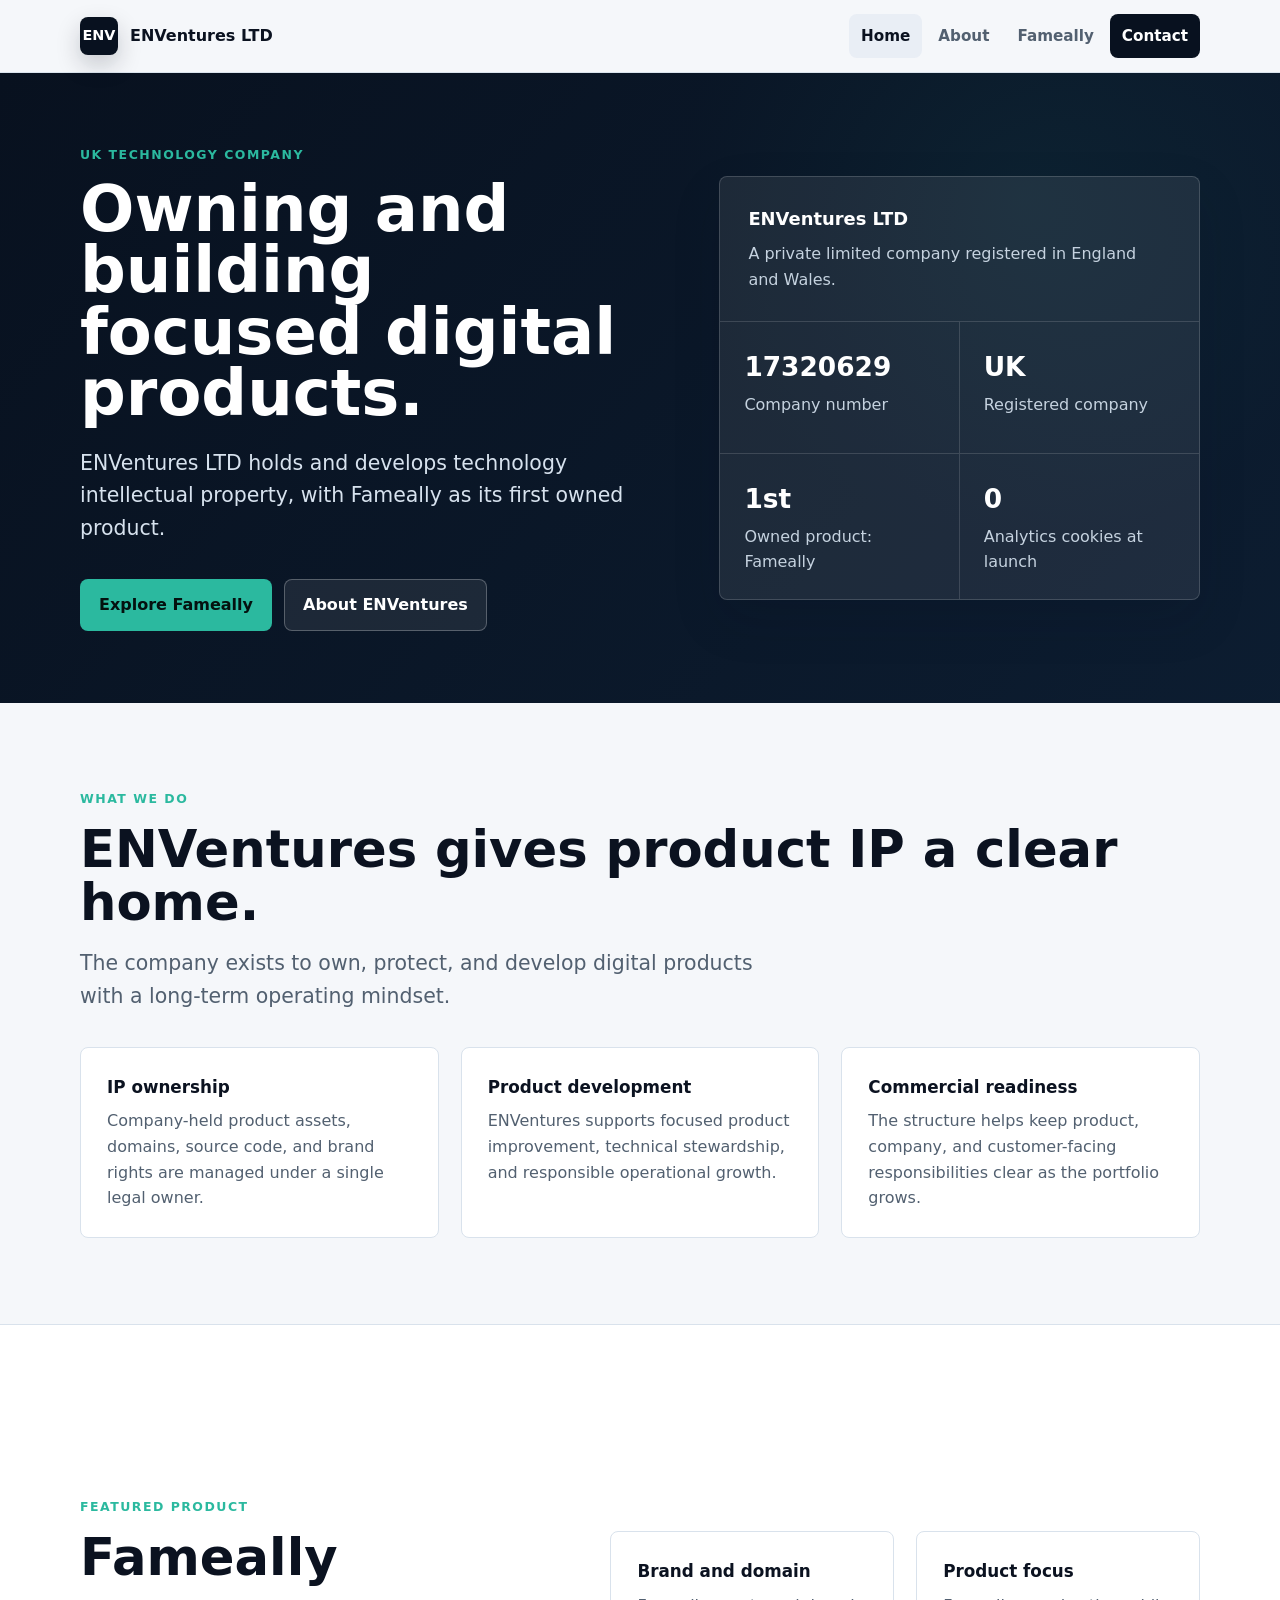
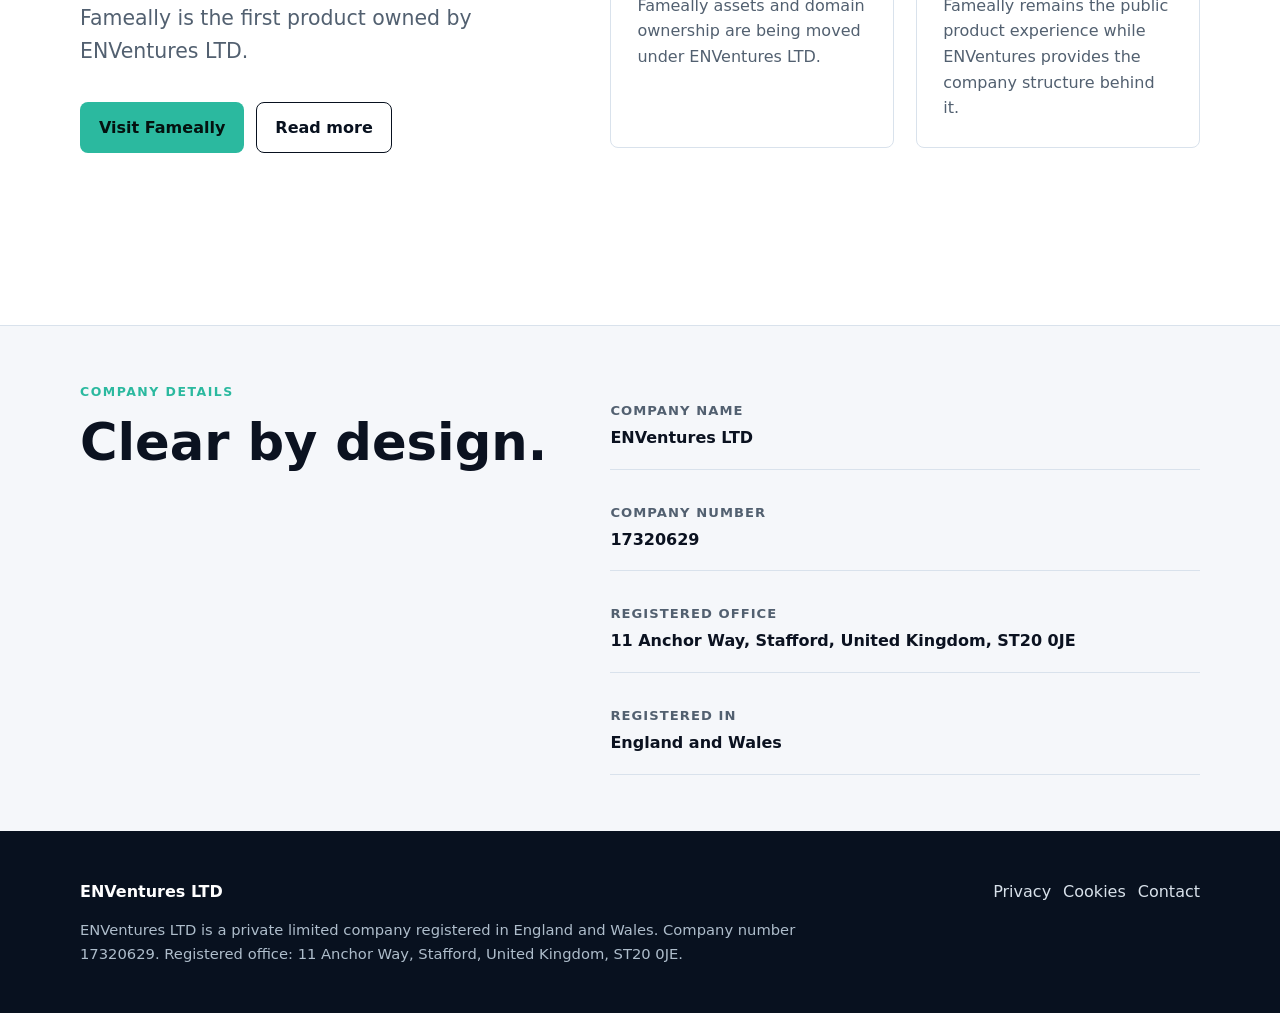
==== index.html @ 4ea13217 "Initial ENVentures website" ====
<!doctype html>
<html lang="en-GB">
  <head>
    <meta charset="utf-8">
    <meta name="viewport" content="width=device-width, initial-scale=1">
    <title>ENVentures LTD | Technology IP and Product Ownership</title>
    <meta name="description" content="ENVentures LTD is a UK limited company owning and developing technology products and intellectual property, including Fameally.">
    <link rel="icon" href="/favicon.svg" type="image/svg+xml">
    <link rel="stylesheet" href="/assets/styles.css">
  </head>
  <body>
    <header class="site-header">
      <nav class="nav" aria-label="Primary navigation">
        <a class="brand" href="/">
          <span class="brand-mark">ENV</span>
          <span>ENVentures LTD</span>
        </a>
        <div class="nav-links">
          <a href="/" aria-current="page">Home</a>
          <a href="/about.html">About</a>
          <a href="/fameally.html">Fameally</a>
          <a href="/contact.html" class="nav-cta">Contact</a>
        </div>
      </nav>
    </header>

    <main>
      <section class="hero">
        <div class="hero-inner">
          <div>
            <p class="eyebrow">UK technology company</p>
            <h1>Owning and building focused digital products.</h1>
            <p class="lead">ENVentures LTD holds and develops technology intellectual property, with Fameally as its first owned product.</p>
            <div class="actions">
              <a class="button" href="/fameally.html">Explore Fameally</a>
              <a class="button secondary" href="/about.html">About ENVentures</a>
            </div>
          </div>
          <aside class="hero-panel" aria-label="Company snapshot">
            <div class="hero-panel-top">
              <strong>ENVentures LTD</strong>
              <p>A private limited company registered in England and Wales.</p>
            </div>
            <div class="stat-grid">
              <div class="stat">
                <span>17320629</span>
                <p>Company number</p>
              </div>
              <div class="stat">
                <span>UK</span>
                <p>Registered company</p>
              </div>
              <div class="stat">
                <span>1st</span>
                <p>Owned product: Fameally</p>
              </div>
              <div class="stat">
                <span>0</span>
                <p>Analytics cookies at launch</p>
              </div>
            </div>
          </aside>
        </div>
      </section>

      <section class="section">
        <p class="eyebrow">What we do</p>
        <h2>ENVentures gives product IP a clear home.</h2>
        <p class="lead">The company exists to own, protect, and develop digital products with a long-term operating mindset.</p>
        <div class="grid-3">
          <article class="card">
            <h3>IP ownership</h3>
            <p>Company-held product assets, domains, source code, and brand rights are managed under a single legal owner.</p>
          </article>
          <article class="card">
            <h3>Product development</h3>
            <p>ENVentures supports focused product improvement, technical stewardship, and responsible operational growth.</p>
          </article>
          <article class="card">
            <h3>Commercial readiness</h3>
            <p>The structure helps keep product, company, and customer-facing responsibilities clear as the portfolio grows.</p>
          </article>
        </div>
      </section>

      <div class="section alt">
        <section class="section split">
          <div>
            <p class="eyebrow">Featured product</p>
            <h2>Fameally</h2>
            <p class="lead">Fameally is the first product owned by ENVentures LTD.</p>
            <div class="actions">
              <a class="button" href="https://www.fameally.com" rel="noopener">Visit Fameally</a>
              <a class="button outline" href="/fameally.html">Read more</a>
            </div>
          </div>
          <div class="grid-2">
            <article class="card">
              <h3>Brand and domain</h3>
              <p>Fameally assets and domain ownership are being moved under ENVentures LTD.</p>
            </article>
            <article class="card">
              <h3>Product focus</h3>
              <p>Fameally remains the public product experience while ENVentures provides the company structure behind it.</p>
            </article>
          </div>
        </section>
      </div>

      <section class="section compact">
        <div class="split">
          <div>
            <p class="eyebrow">Company details</p>
            <h2>Clear by design.</h2>
          </div>
          <dl class="detail-list">
            <div>
              <dt>Company name</dt>
              <dd>ENVentures LTD</dd>
            </div>
            <div>
              <dt>Company number</dt>
              <dd>17320629</dd>
            </div>
            <div>
              <dt>Registered office</dt>
              <dd>11 Anchor Way, Stafford, United Kingdom, ST20 0JE</dd>
            </div>
            <div>
              <dt>Registered in</dt>
              <dd>England and Wales</dd>
            </div>
          </dl>
        </div>
      </section>
    </main>

    <footer class="site-footer">
      <div class="footer-inner">
        <div>
          <div class="footer-brand">ENVentures LTD</div>
          <p class="footer-legal">ENVentures LTD is a private limited company registered in England and Wales. Company number 17320629. Registered office: 11 Anchor Way, Stafford, United Kingdom, ST20 0JE.</p>
        </div>
        <div class="footer-links">
          <a href="/privacy.html">Privacy</a>
          <a href="/cookies.html">Cookies</a>
          <a href="/contact.html">Contact</a>
        </div>
      </div>
    </footer>
  </body>
</html>
---- assets/styles.css ----
:root {
  --bg: #f5f7fa;
  --ink: #0b1220;
  --muted: #526070;
  --panel: #ffffff;
  --line: #d9e2ec;
  --navy: #08111f;
  --navy-2: #101c2e;
  --teal: #2bb99f;
  --teal-dark: #168b78;
  --silver: #edf2f7;
  --radius: 8px;
  --shadow: 0 20px 50px rgba(8, 17, 31, 0.12);
  font-family: Inter, ui-sans-serif, system-ui, -apple-system, BlinkMacSystemFont, "Segoe UI", sans-serif;
}

* {
  box-sizing: border-box;
}

html {
  scroll-behavior: smooth;
}

body {
  margin: 0;
  background: var(--bg);
  color: var(--ink);
  line-height: 1.6;
}

a {
  color: inherit;
}

img,
svg {
  display: block;
  max-width: 100%;
}

.site-header {
  position: sticky;
  top: 0;
  z-index: 10;
  background: rgba(245, 247, 250, 0.94);
  border-bottom: 1px solid rgba(217, 226, 236, 0.9);
  backdrop-filter: blur(14px);
}

.nav {
  width: min(1120px, calc(100% - 32px));
  margin: 0 auto;
  min-height: 72px;
  display: flex;
  align-items: center;
  justify-content: space-between;
  gap: 24px;
}

.brand {
  display: inline-flex;
  align-items: center;
  gap: 12px;
  color: var(--ink);
  text-decoration: none;
  font-weight: 800;
}

.brand-mark {
  width: 38px;
  height: 38px;
  border-radius: 8px;
  display: grid;
  place-items: center;
  background: var(--navy);
  color: #fff;
  font-size: 0.9rem;
  letter-spacing: 0;
  box-shadow: 0 10px 24px rgba(8, 17, 31, 0.2);
}

.nav-links {
  display: flex;
  align-items: center;
  gap: 4px;
}

.nav-links a {
  padding: 10px 12px;
  border-radius: 8px;
  color: var(--muted);
  font-size: 0.95rem;
  font-weight: 650;
  text-decoration: none;
}

.nav-links a:hover,
.nav-links a[aria-current="page"] {
  background: #e9eef5;
  color: var(--ink);
}

.nav-cta {
  background: var(--navy) !important;
  color: #fff !important;
}

.hero {
  background:
    linear-gradient(130deg, rgba(8, 17, 31, 0.92), rgba(13, 31, 52, 0.84)),
    radial-gradient(circle at 80% 20%, rgba(43, 185, 159, 0.42), transparent 30%),
    var(--navy);
  color: #fff;
}

.hero-inner,
.section,
.footer-inner {
  width: min(1120px, calc(100% - 32px));
  margin: 0 auto;
}

.hero-inner {
  min-height: 620px;
  display: grid;
  grid-template-columns: minmax(0, 1.1fr) minmax(280px, 0.9fr);
  align-items: center;
  gap: 52px;
  padding: 72px 0;
}

.eyebrow {
  margin: 0 0 14px;
  color: var(--teal);
  font-size: 0.78rem;
  font-weight: 800;
  letter-spacing: 0.12em;
  text-transform: uppercase;
}

h1,
h2,
h3,
p {
  margin-top: 0;
}

h1 {
  max-width: 780px;
  margin-bottom: 22px;
  font-size: clamp(2.55rem, 5vw, 5.25rem);
  line-height: 0.96;
  letter-spacing: 0;
}

h2 {
  margin-bottom: 18px;
  font-size: clamp(2rem, 4vw, 3.4rem);
  line-height: 1.04;
  letter-spacing: 0;
}

h3 {
  margin-bottom: 8px;
  font-size: 1.05rem;
}

.lead {
  max-width: 700px;
  color: #d7e2ee;
  font-size: clamp(1.06rem, 2vw, 1.28rem);
}

.section .lead {
  color: var(--muted);
}

.actions {
  display: flex;
  flex-wrap: wrap;
  gap: 12px;
  margin-top: 34px;
}

.button {
  display: inline-flex;
  align-items: center;
  justify-content: center;
  min-height: 46px;
  padding: 12px 18px;
  border: 1px solid transparent;
  border-radius: 8px;
  background: var(--teal);
  color: #04110f;
  font-weight: 800;
  text-decoration: none;
}

.button:hover {
  background: #46c9b2;
}

.button.secondary {
  border-color: rgba(255, 255, 255, 0.26);
  background: rgba(255, 255, 255, 0.08);
  color: #fff;
}

.button.secondary:hover {
  background: rgba(255, 255, 255, 0.14);
}

.button.outline {
  border-color: var(--navy);
  background: transparent;
  color: var(--navy);
}

.button.outline:hover {
  background: var(--navy);
  color: #fff;
}

.hero-panel {
  border: 1px solid rgba(255, 255, 255, 0.16);
  border-radius: var(--radius);
  background: rgba(255, 255, 255, 0.08);
  box-shadow: var(--shadow);
  overflow: hidden;
}

.hero-panel-top {
  padding: 28px;
  border-bottom: 1px solid rgba(255, 255, 255, 0.14);
}

.hero-panel-top strong {
  display: block;
  margin-bottom: 8px;
  font-size: 1.12rem;
}

.hero-panel-top p,
.stat p {
  margin-bottom: 0;
  color: #c5d2df;
}

.stat-grid {
  display: grid;
  grid-template-columns: repeat(2, minmax(0, 1fr));
}

.stat {
  min-height: 132px;
  padding: 24px;
  border-right: 1px solid rgba(255, 255, 255, 0.14);
  border-bottom: 1px solid rgba(255, 255, 255, 0.14);
}

.stat:nth-child(2n) {
  border-right: 0;
}

.stat:nth-last-child(-n + 2) {
  border-bottom: 0;
}

.stat span {
  display: block;
  margin-bottom: 4px;
  color: #fff;
  font-size: 1.65rem;
  font-weight: 850;
}

.section {
  padding: 86px 0;
}

.section.compact {
  padding: 56px 0;
}

.section.alt {
  width: 100%;
  max-width: none;
  background: var(--panel);
  border-top: 1px solid var(--line);
  border-bottom: 1px solid var(--line);
}

.section.alt > .section {
  padding-top: 86px;
  padding-bottom: 86px;
}

.grid-3,
.grid-2 {
  display: grid;
  gap: 22px;
  margin-top: 34px;
}

.grid-3 {
  grid-template-columns: repeat(3, minmax(0, 1fr));
}

.grid-2 {
  grid-template-columns: repeat(2, minmax(0, 1fr));
}

.card {
  min-height: 100%;
  padding: 26px;
  border: 1px solid var(--line);
  border-radius: var(--radius);
  background: var(--panel);
}

.card.dark {
  border-color: rgba(255, 255, 255, 0.13);
  background: var(--navy-2);
  color: #fff;
}

.card p {
  margin-bottom: 0;
  color: var(--muted);
}

.card.dark p {
  color: #cad5e1;
}

.split {
  display: grid;
  grid-template-columns: minmax(0, 0.9fr) minmax(320px, 1.1fr);
  gap: 48px;
  align-items: start;
}

.detail-list {
  display: grid;
  gap: 14px;
  margin: 0;
}

.detail-list div {
  padding: 18px 0;
  border-bottom: 1px solid var(--line);
}

.detail-list dt {
  margin-bottom: 4px;
  color: var(--muted);
  font-size: 0.82rem;
  font-weight: 800;
  letter-spacing: 0.08em;
  text-transform: uppercase;
}

.detail-list dd {
  margin: 0;
  font-weight: 700;
}

.page-hero {
  background: var(--navy);
  color: #fff;
}

.page-hero .section {
  padding: 82px 0 74px;
}

.page-hero h1 {
  font-size: clamp(2.4rem, 4.4vw, 4.8rem);
}

.page-hero .lead {
  margin-bottom: 0;
}

.prose {
  max-width: 820px;
}

.prose h2 {
  margin-top: 44px;
  font-size: clamp(1.6rem, 2.8vw, 2.4rem);
}

.prose ul {
  padding-left: 22px;
}

.prose li {
  margin-bottom: 10px;
}

.notice {
  padding: 18px 20px;
  border: 1px solid #b8e7dd;
  border-radius: var(--radius);
  background: #e8fbf6;
  color: #0d564b;
}

.contact-form {
  display: grid;
  gap: 16px;
  padding: 26px;
  border: 1px solid var(--line);
  border-radius: var(--radius);
  background: var(--panel);
}

.field {
  display: grid;
  gap: 7px;
}

label {
  font-weight: 750;
}

input,
textarea {
  width: 100%;
  padding: 13px 14px;
  border: 1px solid #c8d3df;
  border-radius: 8px;
  background: #fff;
  color: var(--ink);
  font: inherit;
}

textarea {
  min-height: 170px;
  resize: vertical;
}

input:focus,
textarea:focus {
  border-color: var(--teal-dark);
  outline: 3px solid rgba(43, 185, 159, 0.18);
}

.form-note {
  margin: 0;
  color: var(--muted);
  font-size: 0.94rem;
}

.site-footer {
  background: var(--navy);
  color: #d8e1ea;
}

.footer-inner {
  display: grid;
  grid-template-columns: minmax(0, 1fr) auto;
  gap: 34px;
  padding: 48px 0;
}

.footer-brand {
  margin-bottom: 14px;
  color: #fff;
  font-weight: 850;
}

.footer-legal {
  max-width: 760px;
  margin: 0;
  color: #aebdcb;
  font-size: 0.92rem;
}

.footer-links {
  display: flex;
  flex-wrap: wrap;
  align-content: start;
  justify-content: end;
  gap: 12px;
}

.footer-links a {
  color: #d8e1ea;
  text-decoration: none;
}

.footer-links a:hover {
  color: #fff;
  text-decoration: underline;
}

@media (max-width: 860px) {
  .nav {
    min-height: auto;
    padding: 16px 0;
    align-items: flex-start;
    flex-direction: column;
  }

  .nav-links {
    width: 100%;
    overflow-x: auto;
    padding-bottom: 4px;
  }

  .hero-inner,
  .split,
  .grid-2,
  .grid-3,
  .footer-inner {
    grid-template-columns: 1fr;
  }

  .hero-inner {
    min-height: auto;
    padding: 56px 0;
  }

  .section,
  .section.alt > .section {
    padding-top: 62px;
    padding-bottom: 62px;
  }

  .footer-links {
    justify-content: start;
  }
}

@media (max-width: 520px) {
  .hero-inner,
  .section,
  .footer-inner,
  .nav {
    width: min(100% - 24px, 1120px);
  }

  .stat-grid {
    grid-template-columns: 1fr;
  }

  .stat,
  .stat:nth-child(2n),
  .stat:nth-last-child(-n + 2) {
    border-right: 0;
    border-bottom: 1px solid rgba(255, 255, 255, 0.14);
  }

  .stat:last-child {
    border-bottom: 0;
  }
}
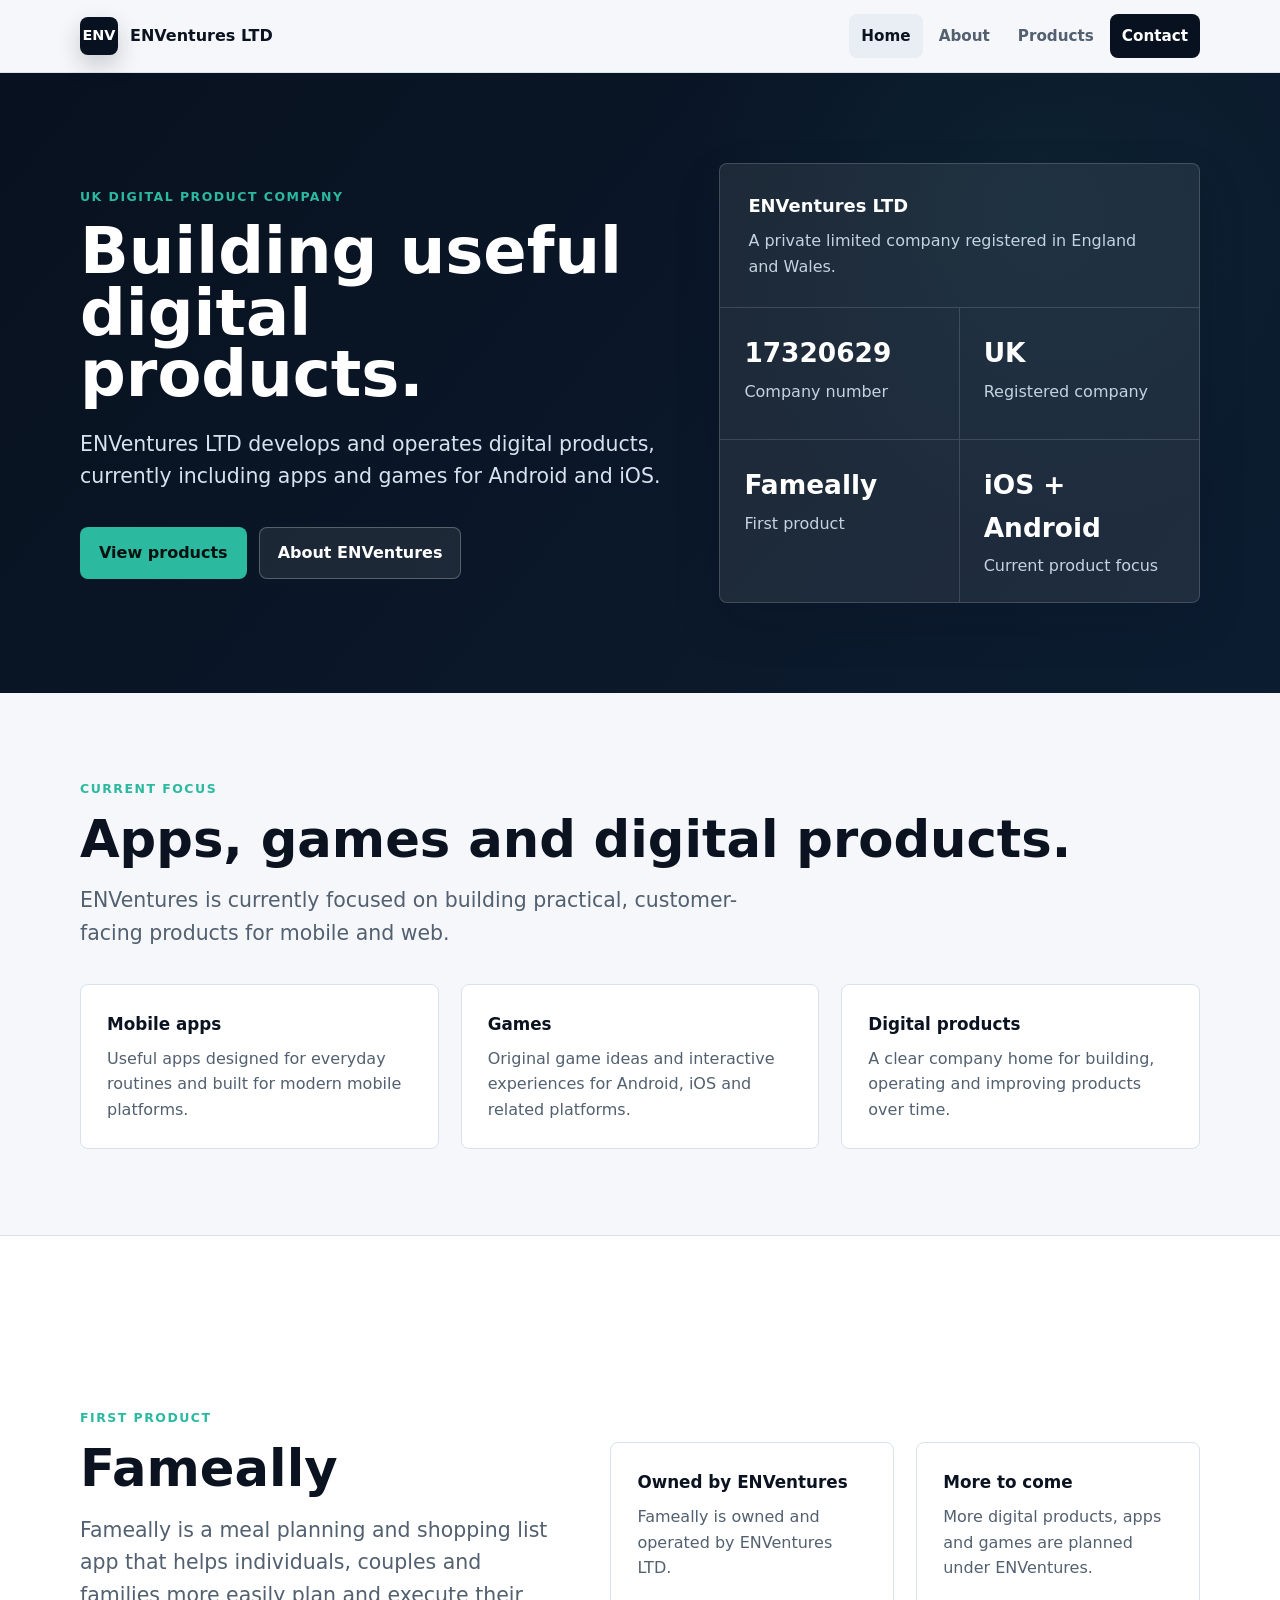
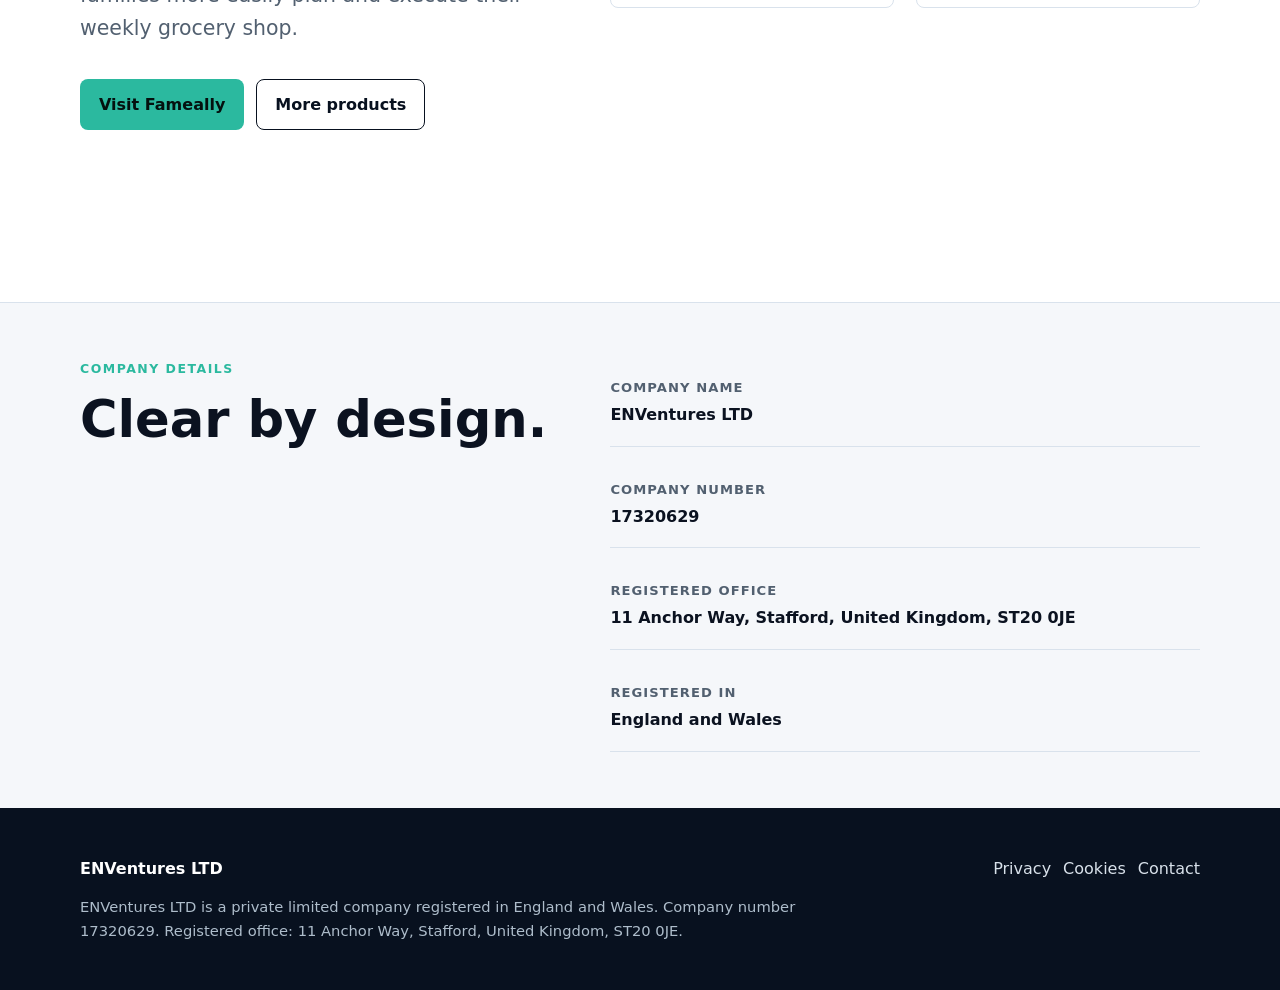
==== commit 2caa12f9: "Refine company copy and products page" ====
--- a/index.html
+++ b/index.html
@@ -3,8 +3,8 @@
   <head>
     <meta charset="utf-8">
     <meta name="viewport" content="width=device-width, initial-scale=1">
-    <title>ENVentures LTD | Technology IP and Product Ownership</title>
-    <meta name="description" content="ENVentures LTD is a UK limited company owning and developing technology products and intellectual property, including Fameally.">
+    <title>ENVentures LTD | Digital Products, Apps and Games</title>
+    <meta name="description" content="ENVentures LTD is a UK company developing digital products, including mobile apps and games. Its first product is Fameally.">
     <link rel="icon" href="/favicon.svg" type="image/svg+xml">
     <link rel="stylesheet" href="/assets/styles.css">
   </head>
@@ -18,7 +18,7 @@
         <div class="nav-links">
           <a href="/" aria-current="page">Home</a>
           <a href="/about.html">About</a>
-          <a href="/fameally.html">Fameally</a>
+          <a href="/products.html">Products</a>
           <a href="/contact.html" class="nav-cta">Contact</a>
         </div>
       </nav>
@@ -28,11 +28,11 @@
       <section class="hero">
         <div class="hero-inner">
           <div>
-            <p class="eyebrow">UK technology company</p>
-            <h1>Owning and building focused digital products.</h1>
-            <p class="lead">ENVentures LTD holds and develops technology intellectual property, with Fameally as its first owned product.</p>
+            <p class="eyebrow">UK digital product company</p>
+            <h1>Building useful digital products.</h1>
+            <p class="lead">ENVentures LTD develops and operates digital products, currently including apps and games for Android and iOS.</p>
             <div class="actions">
-              <a class="button" href="/fameally.html">Explore Fameally</a>
+              <a class="button" href="/products.html">View products</a>
               <a class="button secondary" href="/about.html">About ENVentures</a>
             </div>
           </div>
@@ -51,12 +51,12 @@
                 <p>Registered company</p>
               </div>
               <div class="stat">
-                <span>1st</span>
-                <p>Owned product: Fameally</p>
+                <span>Fameally</span>
+                <p>First product</p>
               </div>
               <div class="stat">
-                <span>0</span>
-                <p>Analytics cookies at launch</p>
+                <span>iOS + Android</span>
+                <p>Current product focus</p>
               </div>
             </div>
           </aside>
@@ -64,21 +64,21 @@
       </section>
 
       <section class="section">
-        <p class="eyebrow">What we do</p>
-        <h2>ENVentures gives product IP a clear home.</h2>
-        <p class="lead">The company exists to own, protect, and develop digital products with a long-term operating mindset.</p>
+        <p class="eyebrow">Current focus</p>
+        <h2>Apps, games and digital products.</h2>
+        <p class="lead">ENVentures is currently focused on building practical, customer-facing products for mobile and web.</p>
         <div class="grid-3">
           <article class="card">
-            <h3>IP ownership</h3>
-            <p>Company-held product assets, domains, source code, and brand rights are managed under a single legal owner.</p>
+            <h3>Mobile apps</h3>
+            <p>Useful apps designed for everyday routines and built for modern mobile platforms.</p>
           </article>
           <article class="card">
-            <h3>Product development</h3>
-            <p>ENVentures supports focused product improvement, technical stewardship, and responsible operational growth.</p>
+            <h3>Games</h3>
+            <p>Original game ideas and interactive experiences for Android, iOS and related platforms.</p>
           </article>
           <article class="card">
-            <h3>Commercial readiness</h3>
-            <p>The structure helps keep product, company, and customer-facing responsibilities clear as the portfolio grows.</p>
+            <h3>Digital products</h3>
+            <p>A clear company home for building, operating and improving products over time.</p>
           </article>
         </div>
       </section>
@@ -86,22 +86,22 @@
       <div class="section alt">
         <section class="section split">
           <div>
-            <p class="eyebrow">Featured product</p>
+            <p class="eyebrow">First product</p>
             <h2>Fameally</h2>
-            <p class="lead">Fameally is the first product owned by ENVentures LTD.</p>
+            <p class="lead">Fameally is a meal planning and shopping list app that helps individuals, couples and families more easily plan and execute their weekly grocery shop.</p>
             <div class="actions">
               <a class="button" href="https://www.fameally.com" rel="noopener">Visit Fameally</a>
-              <a class="button outline" href="/fameally.html">Read more</a>
+              <a class="button outline" href="/products.html">More products</a>
             </div>
           </div>
           <div class="grid-2">
             <article class="card">
-              <h3>Brand and domain</h3>
-              <p>Fameally assets and domain ownership are being moved under ENVentures LTD.</p>
+              <h3>Owned by ENVentures</h3>
+              <p>Fameally is owned and operated by ENVentures LTD.</p>
             </article>
             <article class="card">
-              <h3>Product focus</h3>
-              <p>Fameally remains the public product experience while ENVentures provides the company structure behind it.</p>
+              <h3>More to come</h3>
+              <p>More digital products, apps and games are planned under ENVentures.</p>
             </article>
           </div>
         </section>
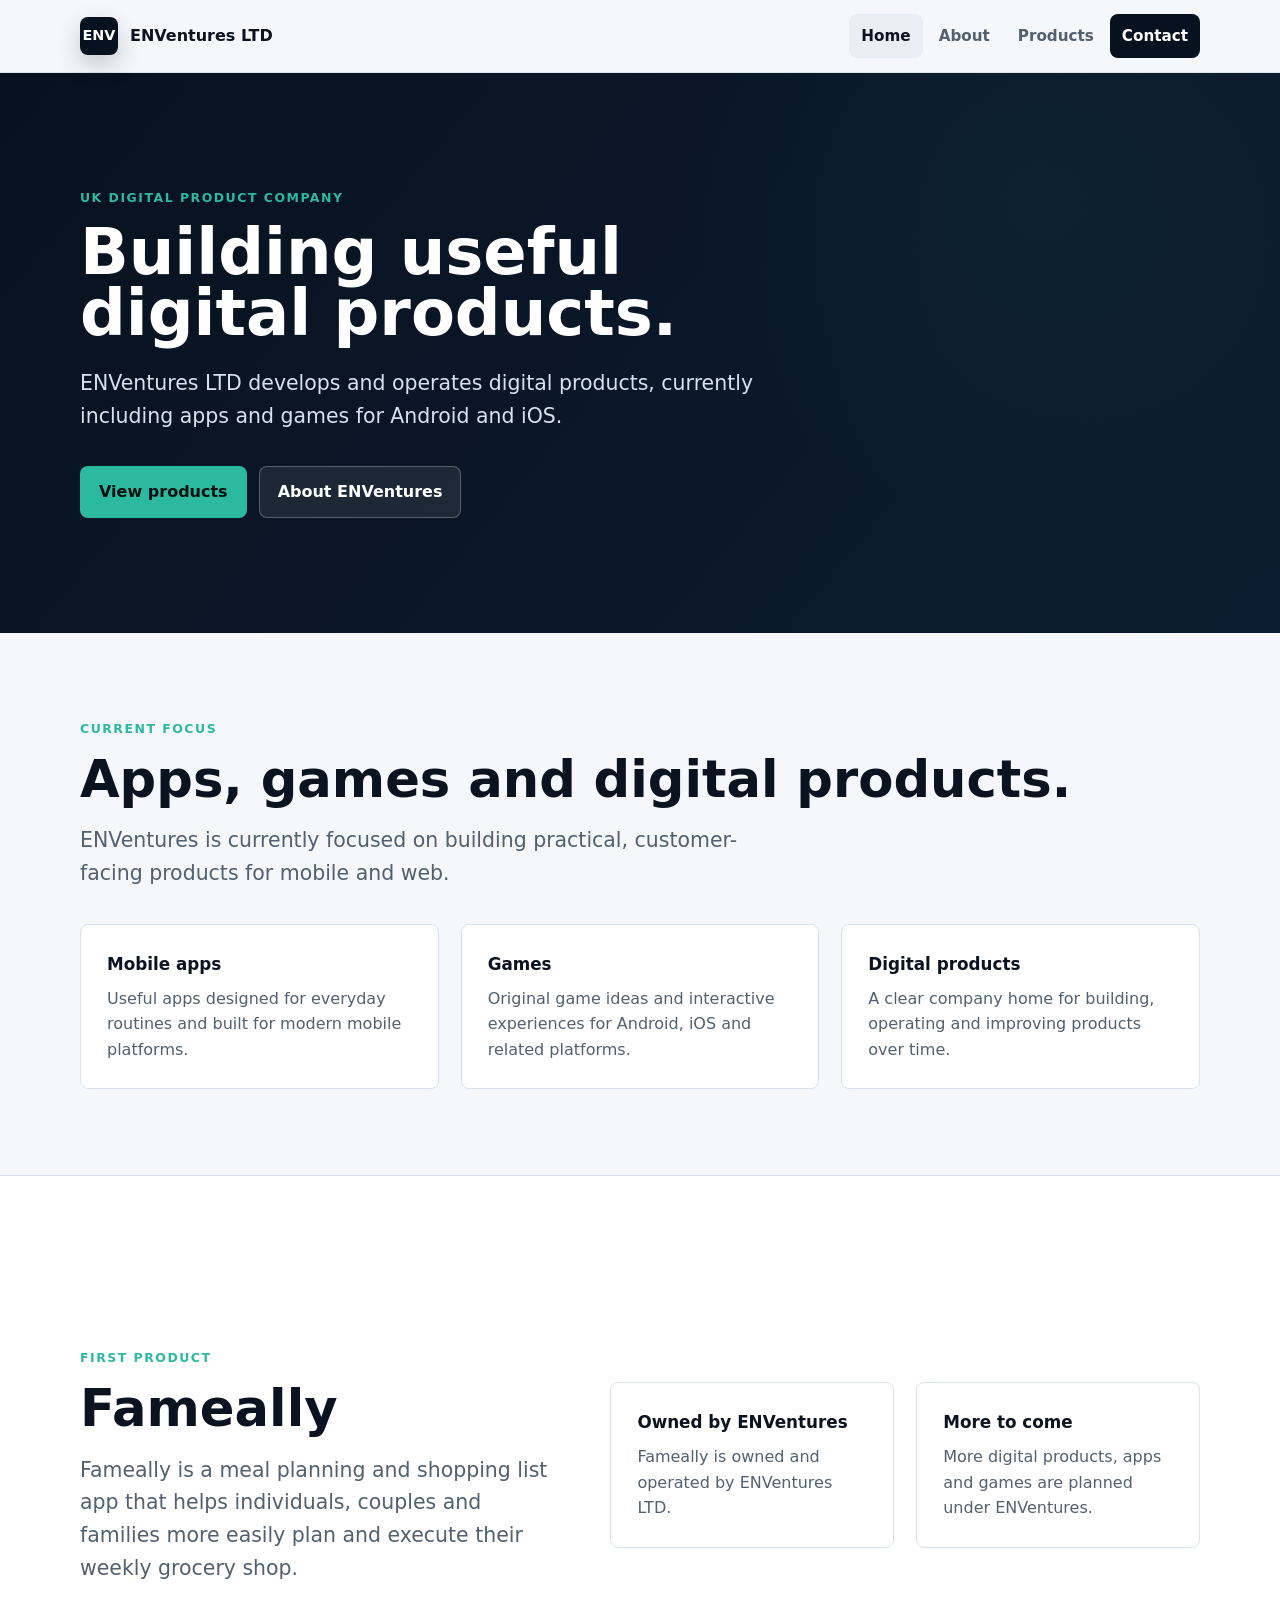
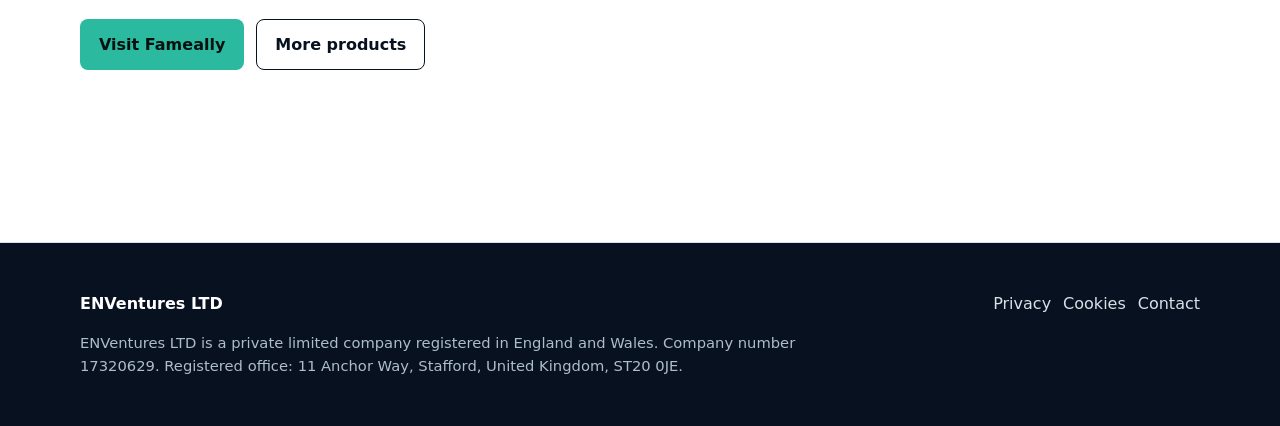
==== commit d68bd735: "Remove homepage company details" ====
--- a/index.html
+++ b/index.html
@@ -36,30 +36,6 @@
               <a class="button secondary" href="/about.html">About ENVentures</a>
             </div>
           </div>
-          <aside class="hero-panel" aria-label="Company snapshot">
-            <div class="hero-panel-top">
-              <strong>ENVentures LTD</strong>
-              <p>A private limited company registered in England and Wales.</p>
-            </div>
-            <div class="stat-grid">
-              <div class="stat">
-                <span>17320629</span>
-                <p>Company number</p>
-              </div>
-              <div class="stat">
-                <span>UK</span>
-                <p>Registered company</p>
-              </div>
-              <div class="stat">
-                <span>Fameally</span>
-                <p>First product</p>
-              </div>
-              <div class="stat">
-                <span>iOS + Android</span>
-                <p>Current product focus</p>
-              </div>
-            </div>
-          </aside>
         </div>
       </section>
 
@@ -106,33 +82,6 @@
           </div>
         </section>
       </div>
-
-      <section class="section compact">
-        <div class="split">
-          <div>
-            <p class="eyebrow">Company details</p>
-            <h2>Clear by design.</h2>
-          </div>
-          <dl class="detail-list">
-            <div>
-              <dt>Company name</dt>
-              <dd>ENVentures LTD</dd>
-            </div>
-            <div>
-              <dt>Company number</dt>
-              <dd>17320629</dd>
-            </div>
-            <div>
-              <dt>Registered office</dt>
-              <dd>11 Anchor Way, Stafford, United Kingdom, ST20 0JE</dd>
-            </div>
-            <div>
-              <dt>Registered in</dt>
-              <dd>England and Wales</dd>
-            </div>
-          </dl>
-        </div>
-      </section>
     </main>
 
     <footer class="site-footer">
--- a/assets/styles.css
+++ b/assets/styles.css
@@ -122,11 +122,9 @@
 }
 
 .hero-inner {
-  min-height: 620px;
-  display: grid;
-  grid-template-columns: minmax(0, 1.1fr) minmax(280px, 0.9fr);
+  min-height: 560px;
+  display: flex;
   align-items: center;
-  gap: 52px;
   padding: 72px 0;
 }
 
@@ -222,65 +220,8 @@
   color: #fff;
 }
 
-.hero-panel {
-  border: 1px solid rgba(255, 255, 255, 0.16);
-  border-radius: var(--radius);
-  background: rgba(255, 255, 255, 0.08);
-  box-shadow: var(--shadow);
-  overflow: hidden;
-}
-
-.hero-panel-top {
-  padding: 28px;
-  border-bottom: 1px solid rgba(255, 255, 255, 0.14);
-}
-
-.hero-panel-top strong {
-  display: block;
-  margin-bottom: 8px;
-  font-size: 1.12rem;
-}
-
-.hero-panel-top p,
-.stat p {
-  margin-bottom: 0;
-  color: #c5d2df;
-}
-
-.stat-grid {
-  display: grid;
-  grid-template-columns: repeat(2, minmax(0, 1fr));
-}
-
-.stat {
-  min-height: 132px;
-  padding: 24px;
-  border-right: 1px solid rgba(255, 255, 255, 0.14);
-  border-bottom: 1px solid rgba(255, 255, 255, 0.14);
-}
-
-.stat:nth-child(2n) {
-  border-right: 0;
-}
-
-.stat:nth-last-child(-n + 2) {
-  border-bottom: 0;
-}
-
-.stat span {
-  display: block;
-  margin-bottom: 4px;
-  color: #fff;
-  font-size: 1.65rem;
-  font-weight: 850;
-}
-
 .section {
   padding: 86px 0;
-}
-
-.section.compact {
-  padding: 56px 0;
 }
 
 .section.alt {
@@ -398,14 +339,6 @@
 
 .prose li {
   margin-bottom: 10px;
-}
-
-.notice {
-  padding: 18px 20px;
-  border: 1px solid #b8e7dd;
-  border-radius: var(--radius);
-  background: #e8fbf6;
-  color: #0d564b;
 }
 
 .contact-form {
@@ -511,7 +444,6 @@
     padding-bottom: 4px;
   }
 
-  .hero-inner,
   .split,
   .grid-2,
   .grid-3,
@@ -542,19 +474,4 @@
   .nav {
     width: min(100% - 24px, 1120px);
   }
-
-  .stat-grid {
-    grid-template-columns: 1fr;
-  }
-
-  .stat,
-  .stat:nth-child(2n),
-  .stat:nth-last-child(-n + 2) {
-    border-right: 0;
-    border-bottom: 1px solid rgba(255, 255, 255, 0.14);
-  }
-
-  .stat:last-child {
-    border-bottom: 0;
-  }
-}
+}
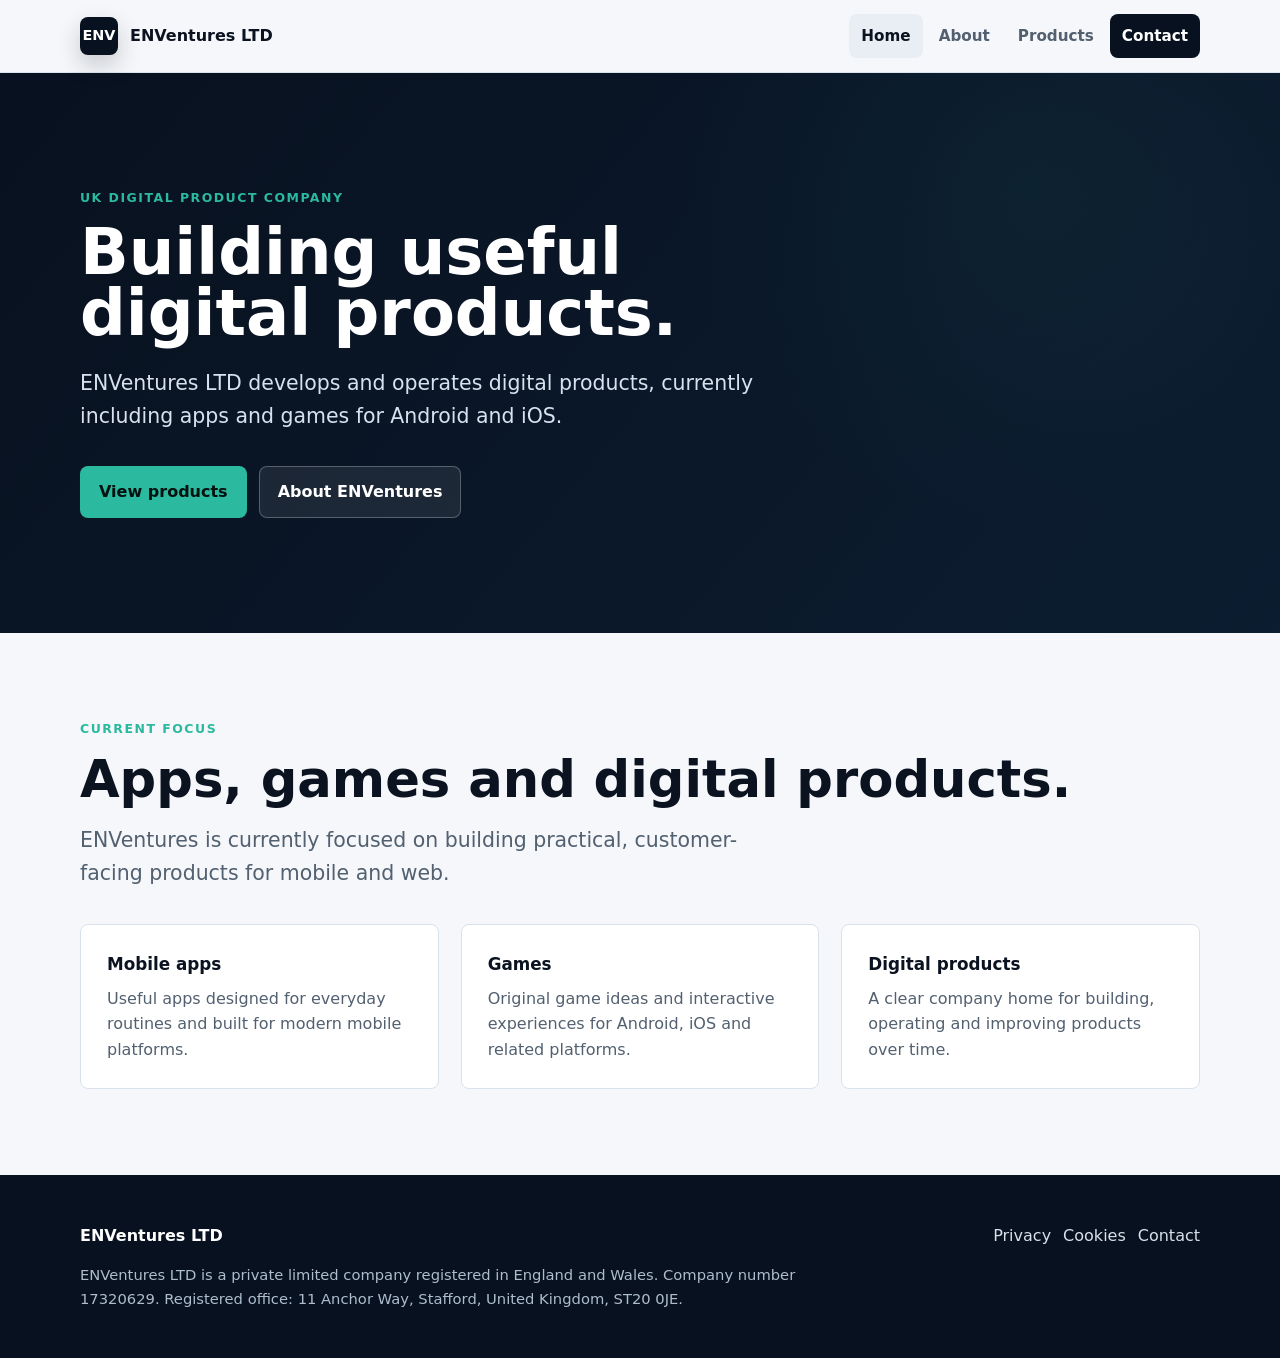
==== commit a4ece80b: "Remove homepage product feature" ====
--- a/index.html
+++ b/index.html
@@ -58,30 +58,6 @@
           </article>
         </div>
       </section>
-
-      <div class="section alt">
-        <section class="section split">
-          <div>
-            <p class="eyebrow">First product</p>
-            <h2>Fameally</h2>
-            <p class="lead">Fameally is a meal planning and shopping list app that helps individuals, couples and families more easily plan and execute their weekly grocery shop.</p>
-            <div class="actions">
-              <a class="button" href="https://www.fameally.com" rel="noopener">Visit Fameally</a>
-              <a class="button outline" href="/products.html">More products</a>
-            </div>
-          </div>
-          <div class="grid-2">
-            <article class="card">
-              <h3>Owned by ENVentures</h3>
-              <p>Fameally is owned and operated by ENVentures LTD.</p>
-            </article>
-            <article class="card">
-              <h3>More to come</h3>
-              <p>More digital products, apps and games are planned under ENVentures.</p>
-            </article>
-          </div>
-        </section>
-      </div>
     </main>
 
     <footer class="site-footer">
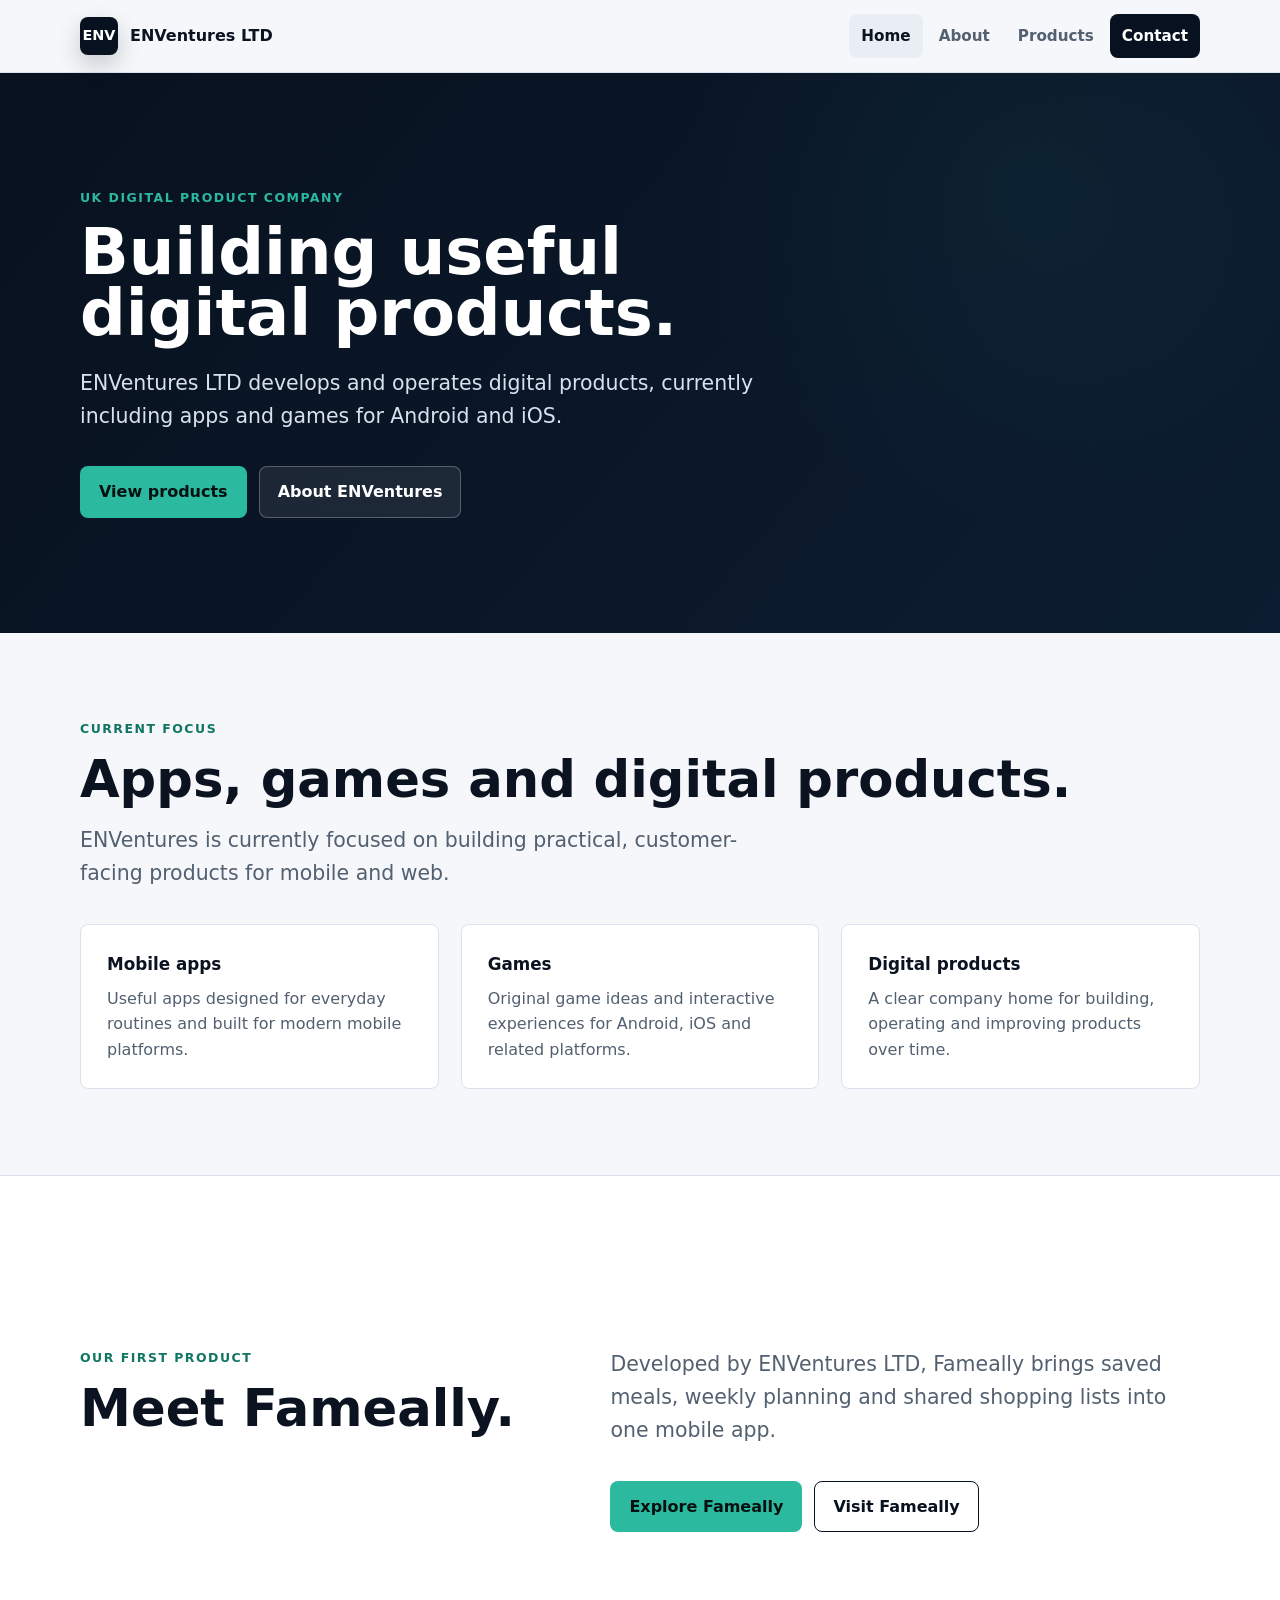
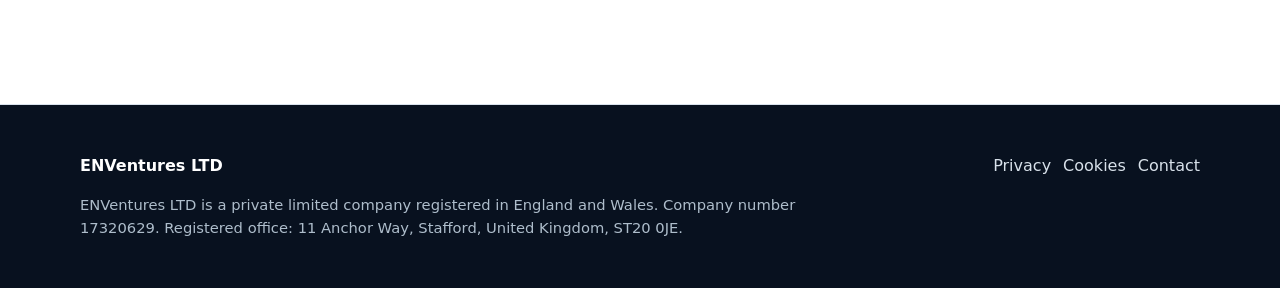
==== commit 259409ac: "Add Fameally product page and company SEO metadata" ====
--- a/index.html
+++ b/index.html
@@ -6,9 +6,40 @@
     <title>ENVentures LTD | Digital Products, Apps and Games</title>
     <meta name="description" content="ENVentures LTD is a UK company developing digital products, including mobile apps and games. Its first product is Fameally.">
     <link rel="icon" href="/favicon.svg" type="image/svg+xml">
-    <link rel="stylesheet" href="/assets/styles.css">
+    <link rel="stylesheet" href="/assets/styles.css?v=20260928">
+    <link rel="canonical" href="https://enventures.co.uk/">
+    <meta property="og:type" content="website">
+    <meta property="og:url" content="https://enventures.co.uk/">
+    <meta property="og:title" content="ENVentures LTD | Digital Products, Apps and Games">
+    <meta property="og:description" content="ENVentures LTD is a UK company developing digital products, including mobile apps and games. Its first product is Fameally.">
+    <meta property="og:site_name" content="ENVentures LTD">
+    <meta property="og:locale" content="en_GB">
+    <meta property="og:image" content="https://enventures.co.uk/assets/enventures-social.png">
+    <meta property="og:image:width" content="1200">
+    <meta property="og:image:height" content="630">
+    <meta property="og:image:alt" content="ENVentures LTD — building useful digital products, on a navy background with teal accents.">
+    <meta name="twitter:card" content="summary_large_image">
+    <meta name="twitter:title" content="ENVentures LTD | Digital Products, Apps and Games">
+    <meta name="twitter:description" content="ENVentures LTD is a UK company developing digital products, including mobile apps and games. Its first product is Fameally.">
+    <meta name="twitter:image" content="https://enventures.co.uk/assets/enventures-social.png">
+    <script type="application/ld+json">
+{
+  "@context": "https://schema.org",
+  "@graph": [
+    {
+      "@type": "Organization",
+      "@id": "https://enventures.co.uk/#organization",
+      "name": "ENVentures LTD",
+      "legalName": "ENVentures LTD",
+      "url": "https://enventures.co.uk/",
+      "email": "contact@enventures.co.uk"
+    }
+  ]
+}
+    </script>
   </head>
   <body>
+    <a class="skip-link" href="#main">Skip to content</a>
     <header class="site-header">
       <nav class="nav" aria-label="Primary navigation">
         <a class="brand" href="/">
@@ -24,7 +55,7 @@
       </nav>
     </header>
 
-    <main>
+    <main id="main">
       <section class="hero">
         <div class="hero-inner">
           <div>
@@ -58,6 +89,10 @@
           </article>
         </div>
       </section>
+      <div class="section alt"><section class="section split">
+        <div><p class="eyebrow">Our first product</p><h2>Meet Fameally.</h2></div>
+        <div><p class="lead">Developed by ENVentures LTD, Fameally brings saved meals, weekly planning and shared shopping lists into one mobile app.</p><div class="actions"><a class="button" href="/products/fameally.html">Explore Fameally</a><a class="button outline" href="https://fameally.com/">Visit Fameally</a></div></div>
+      </section></div>
     </main>
 
     <footer class="site-footer">
--- a/assets/styles.css
+++ b/assets/styles.css
@@ -475,3 +475,15 @@
     width: min(100% - 24px, 1120px);
   }
 }
+
+/* Accessible shared navigation and product breadcrumbs. */
+:focus-visible { outline: 3px solid currentColor; outline-offset: 4px; }
+.skip-link { position: absolute; left: 12px; top: -100px; z-index: 20; padding: 12px 18px; background: var(--navy); color: #fff; }
+.skip-link:focus { top: 12px; }
+.breadcrumbs { display: flex; flex-wrap: wrap; gap: 12px; margin-bottom: 30px; font-size: .9rem; color: #d7e2ee; }
+.page-hero .eyebrow { color: #46c9b2; }
+.section > .eyebrow, .section > div > .eyebrow { color: #117564; }
+.page-hero .section > .eyebrow { color: #46c9b2; }
+.page-hero .lead { color: #d7e2ee; }
+@media (prefers-reduced-motion: reduce) { html { scroll-behavior: auto; } }
+@media (max-width: 860px) { .nav-links { flex-wrap: wrap; overflow-x: visible; } }
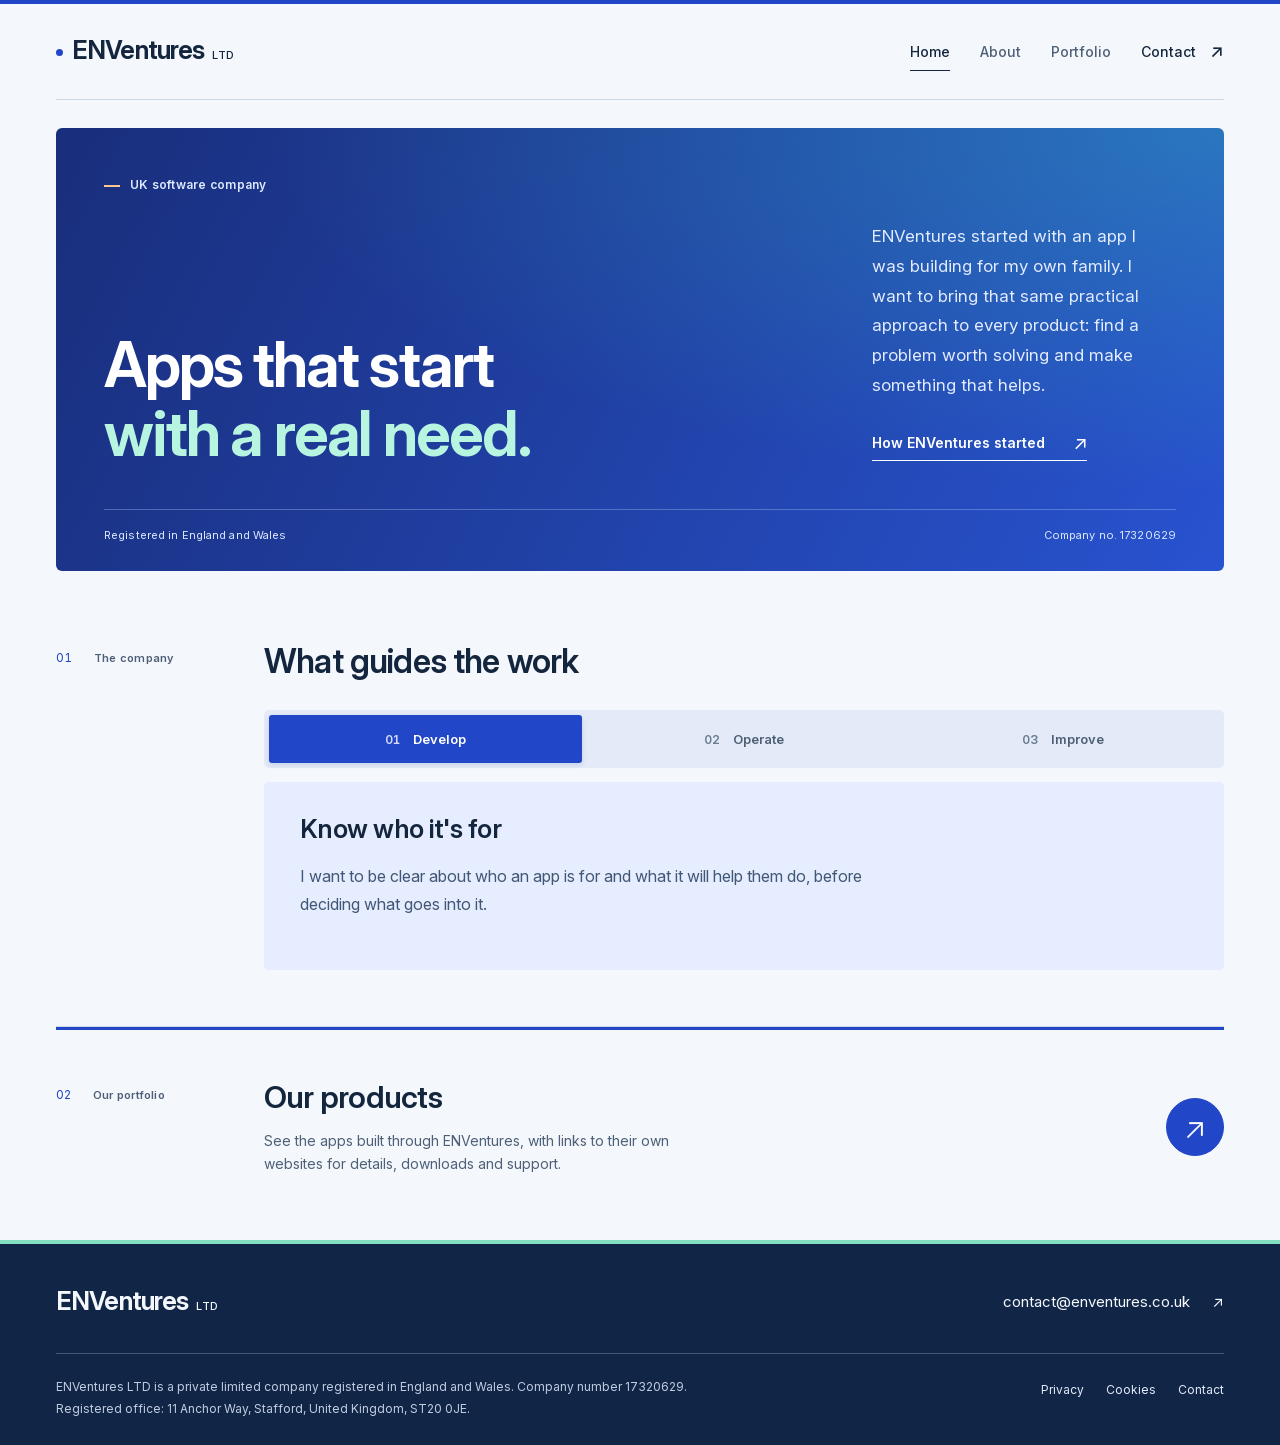
==== commit 320cc4ff: "Refresh ENVentures company website and founder story" ====
--- a/index.html
+++ b/index.html
@@ -3,25 +3,26 @@
   <head>
     <meta charset="utf-8">
     <meta name="viewport" content="width=device-width, initial-scale=1">
-    <title>ENVentures LTD | Digital Products, Apps and Games</title>
-    <meta name="description" content="ENVentures LTD is a UK company developing digital products, including mobile apps and games. Its first product is Fameally.">
+    <title>ENVentures LTD | UK Software Company</title>
+    <meta name="description" content="ENVentures LTD builds and runs apps around real needs. Discover the UK software company that began with an app for its founder's family.">
     <link rel="icon" href="/favicon.svg" type="image/svg+xml">
-    <link rel="stylesheet" href="/assets/styles.css?v=20260928">
+    <link rel="preload" href="/assets/fonts/InterVariable.woff2" as="font" type="font/woff2" crossorigin>
+    <link rel="stylesheet" href="/assets/styles.css?v=20261025-copy-depth">
     <link rel="canonical" href="https://enventures.co.uk/">
     <meta property="og:type" content="website">
     <meta property="og:url" content="https://enventures.co.uk/">
-    <meta property="og:title" content="ENVentures LTD | Digital Products, Apps and Games">
-    <meta property="og:description" content="ENVentures LTD is a UK company developing digital products, including mobile apps and games. Its first product is Fameally.">
+    <meta property="og:title" content="ENVentures LTD | UK Software Company">
+    <meta property="og:description" content="ENVentures LTD builds and runs apps around real needs. Discover the UK software company that began with an app for its founder's family.">
     <meta property="og:site_name" content="ENVentures LTD">
     <meta property="og:locale" content="en_GB">
-    <meta property="og:image" content="https://enventures.co.uk/assets/enventures-social.png">
+    <meta property="og:image" content="https://enventures.co.uk/assets/enventures-social.png?v=20261025-founder">
     <meta property="og:image:width" content="1200">
     <meta property="og:image:height" content="630">
-    <meta property="og:image:alt" content="ENVentures LTD — building useful digital products, on a navy background with teal accents.">
+    <meta property="og:image:alt" content="ENVentures LTD: apps that start with a real need, in white and mint on a blue background.">
     <meta name="twitter:card" content="summary_large_image">
-    <meta name="twitter:title" content="ENVentures LTD | Digital Products, Apps and Games">
-    <meta name="twitter:description" content="ENVentures LTD is a UK company developing digital products, including mobile apps and games. Its first product is Fameally.">
-    <meta name="twitter:image" content="https://enventures.co.uk/assets/enventures-social.png">
+    <meta name="twitter:title" content="ENVentures LTD | UK Software Company">
+    <meta name="twitter:description" content="ENVentures LTD builds and runs apps around real needs. Discover the UK software company that began with an app for its founder's family.">
+    <meta name="twitter:image" content="https://enventures.co.uk/assets/enventures-social.png?v=20261025-founder">
     <script type="application/ld+json">
 {
   "@context": "https://schema.org",
@@ -32,79 +33,122 @@
       "name": "ENVentures LTD",
       "legalName": "ENVentures LTD",
       "url": "https://enventures.co.uk/",
-      "email": "contact@enventures.co.uk"
+      "email": "contact@enventures.co.uk",
+      "description": "ENVentures LTD is a UK software company building and running apps around everyday needs.",
+      "identifier": {
+        "@type": "PropertyValue",
+        "propertyID": "UK company number",
+        "value": "17320629"
+      },
+      "address": {
+        "@type": "PostalAddress",
+        "streetAddress": "11 Anchor Way",
+        "addressLocality": "Stafford",
+        "postalCode": "ST20 0JE",
+        "addressCountry": "GB"
+      }
+    },
+    {
+      "@type": "WebSite",
+      "@id": "https://enventures.co.uk/#website",
+      "url": "https://enventures.co.uk/",
+      "name": "ENVentures LTD",
+      "inLanguage": "en-GB",
+      "publisher": {
+        "@id": "https://enventures.co.uk/#organization"
+      }
+    },
+    {
+      "@type": "WebPage",
+      "@id": "https://enventures.co.uk/#webpage",
+      "url": "https://enventures.co.uk/",
+      "name": "ENVentures LTD | UK Software Company",
+      "description": "ENVentures LTD builds and runs apps around real needs. Discover the UK software company that began with an app for its founder's family.",
+      "inLanguage": "en-GB",
+      "publisher": {
+        "@id": "https://enventures.co.uk/#organization"
+      },
+      "isPartOf": {
+        "@id": "https://enventures.co.uk/#website"
+      },
+      "mainEntity": {
+        "@id": "https://enventures.co.uk/#organization"
+      }
     }
   ]
 }
     </script>
+    <script src="/assets/site.js?v=20261025-interactive" defer></script>
   </head>
   <body>
     <a class="skip-link" href="#main">Skip to content</a>
     <header class="site-header">
       <nav class="nav" aria-label="Primary navigation">
-        <a class="brand" href="/">
-          <span class="brand-mark">ENV</span>
-          <span>ENVentures LTD</span>
-        </a>
-        <div class="nav-links">
+        <a class="brand" href="/" aria-label="ENVentures LTD home"><span class="brand-name">ENVentures</span><span class="brand-suffix">LTD</span></a>
+        <button class="menu-toggle" type="button" aria-expanded="false" aria-controls="primary-links" data-menu-toggle hidden><span data-menu-label>Menu</span><span class="menu-symbol" aria-hidden="true">+</span></button>
+        <div class="nav-links" id="primary-links">
           <a href="/" aria-current="page">Home</a>
           <a href="/about.html">About</a>
-          <a href="/products.html">Products</a>
-          <a href="/contact.html" class="nav-cta">Contact</a>
+          <a href="/products.html">Portfolio</a>
+          <a href="/contact.html" class="nav-cta">Contact <span aria-hidden="true">↗</span></a>
         </div>
       </nav>
     </header>
 
-    <main id="main">
-      <section class="hero">
-        <div class="hero-inner">
-          <div>
-            <p class="eyebrow">UK digital product company</p>
-            <h1>Building useful digital products.</h1>
-            <p class="lead">ENVentures LTD develops and operates digital products, currently including apps and games for Android and iOS.</p>
-            <div class="actions">
-              <a class="button" href="/products.html">View products</a>
-              <a class="button secondary" href="/about.html">About ENVentures</a>
-            </div>
+    <main id="main" tabindex="-1">
+      <section class="company-hero section" aria-labelledby="company-title">
+        <p class="eyebrow">UK software company</p>
+        <div class="hero-composition">
+          <h1 id="company-title">Apps that start<br><span class="heading-accent">with a real need.</span></h1>
+          <div class="hero-intro">
+            <p>ENVentures started with an app I was building for my own family. I want to bring that same practical approach to every product: find a problem worth solving and make something that helps.</p>
+            <a class="text-link" href="/about.html">How ENVentures started <span aria-hidden="true">↗</span></a>
+          </div>
+        </div>
+        <div class="hero-caption"><span>Registered in England and Wales</span><span>Company no. 17320629</span></div>
+      </section>
+
+      <section class="section company-statement" aria-labelledby="company-approach">
+        <div class="section-label"><span class="section-number" aria-hidden="true">01</span><p class="eyebrow">The company</p></div>
+        <div class="approach-explorer" data-approach data-stage="develop">
+          <h2 id="company-approach">What guides the work</h2>
+          <div class="approach-tabs" role="tablist" aria-label="Our product approach" data-approach-tabs hidden>
+            <button type="button" role="tab" id="tab-develop" aria-controls="panel-develop" aria-selected="true" data-stage="develop"><span aria-hidden="true">01</span> Develop</button>
+            <button type="button" role="tab" id="tab-operate" aria-controls="panel-operate" aria-selected="false" tabindex="-1" data-stage="operate"><span aria-hidden="true">02</span> Operate</button>
+            <button type="button" role="tab" id="tab-improve" aria-controls="panel-improve" aria-selected="false" tabindex="-1" data-stage="improve"><span aria-hidden="true">03</span> Improve</button>
+          </div>
+          <div class="approach-panels">
+            <section id="panel-develop" class="approach-panel" data-approach-panel>
+              <h3>Know who it's for</h3>
+              <p>I want to be clear about who an app is for and what it will help them do, before deciding what goes into it.</p>
+            </section>
+            <section id="panel-operate" class="approach-panel" data-approach-panel>
+              <h3>Stay responsible for it</h3>
+              <p>The work continues after release. ENVentures looks after the app, the services behind it and its website, so maintenance and support stay part of the job.</p>
+            </section>
+            <section id="panel-improve" class="approach-panel" data-approach-panel>
+              <h3>Make the next version more useful</h3>
+              <p>As an app develops, I want to keep asking whether a change helps the person using it. That applies to a small fix as much as a new feature.</p>
+            </section>
           </div>
         </div>
       </section>
 
-      <section class="section">
-        <p class="eyebrow">Current focus</p>
-        <h2>Apps, games and digital products.</h2>
-        <p class="lead">ENVentures is currently focused on building practical, customer-facing products for mobile and web.</p>
-        <div class="grid-3">
-          <article class="card">
-            <h3>Mobile apps</h3>
-            <p>Useful apps designed for everyday routines and built for modern mobile platforms.</p>
-          </article>
-          <article class="card">
-            <h3>Games</h3>
-            <p>Original game ideas and interactive experiences for Android, iOS and related platforms.</p>
-          </article>
-          <article class="card">
-            <h3>Digital products</h3>
-            <p>A clear company home for building, operating and improving products over time.</p>
-          </article>
+      <section class="section portfolio-directory" aria-labelledby="portfolio-heading">
+        <div class="section-label"><span class="section-number" aria-hidden="true">02</span><p class="eyebrow">Our portfolio</p></div>
+        <div class="directory-content">
+          <div><h2 id="portfolio-heading">Our products</h2><p>See the apps built through ENVentures, with links to their own websites for details, downloads and support.</p></div>
+          <a class="round-link" href="/products.html" aria-label="View our product portfolio"><span aria-hidden="true">↗</span></a>
         </div>
       </section>
-      <div class="section alt"><section class="section split">
-        <div><p class="eyebrow">Our first product</p><h2>Meet Fameally.</h2></div>
-        <div><p class="lead">Developed by ENVentures LTD, Fameally brings saved meals, weekly planning and shared shopping lists into one mobile app.</p><div class="actions"><a class="button" href="/products/fameally.html">Explore Fameally</a><a class="button outline" href="https://fameally.com/">Visit Fameally</a></div></div>
-      </section></div>
     </main>
 
     <footer class="site-footer">
       <div class="footer-inner">
-        <div>
-          <div class="footer-brand">ENVentures LTD</div>
-          <p class="footer-legal">ENVentures LTD is a private limited company registered in England and Wales. Company number 17320629. Registered office: 11 Anchor Way, Stafford, United Kingdom, ST20 0JE.</p>
-        </div>
-        <div class="footer-links">
-          <a href="/privacy.html">Privacy</a>
-          <a href="/cookies.html">Cookies</a>
-          <a href="/contact.html">Contact</a>
+        <div class="footer-top"><a class="footer-brand" href="/">ENVentures<span class="brand-suffix">LTD</span></a><a class="footer-email" href="mailto:contact@enventures.co.uk">contact@enventures.co.uk <span aria-hidden="true">↗</span></a></div>
+        <div class="footer-bottom">
+          <p class="footer-legal">ENVentures LTD is a private limited company registered in England and Wales. Company number 17320629.<br>Registered office: 11 Anchor Way, Stafford, United Kingdom, ST20 0JE.</p>
+          <nav class="footer-links" aria-label="Legal and contact"><a href="/privacy.html">Privacy</a><a href="/cookies.html">Cookies</a><a href="/contact.html">Contact</a></nav>
         </div>
       </div>
     </footer>
--- a/assets/styles.css
+++ b/assets/styles.css
@@ -1,489 +1,286 @@
+@font-face {
+  font-family: "Inter";
+  src: url("/assets/fonts/InterVariable.woff2") format("woff2");
+  font-style: normal;
+  font-weight: 100 900;
+  font-display: swap;
+}
+/* ENVentures: one sans-serif type system, blue-and-mint colour and progressive interaction. */
 :root {
-  --bg: #f5f7fa;
-  --ink: #0b1220;
-  --muted: #526070;
-  --panel: #ffffff;
-  --line: #d9e2ec;
-  --navy: #08111f;
-  --navy-2: #101c2e;
-  --teal: #2bb99f;
-  --teal-dark: #168b78;
-  --silver: #edf2f7;
-  --radius: 8px;
-  --shadow: 0 20px 50px rgba(8, 17, 31, 0.12);
-  font-family: Inter, ui-sans-serif, system-ui, -apple-system, BlinkMacSystemFont, "Segoe UI", sans-serif;
-}
+  --font-ui: "Inter", system-ui, -apple-system, "Segoe UI", sans-serif;
+  --paper: #f4f7fc;
+  --white: #ffffff;
+  --ink: #14263e;
+  --muted: #4e6077;
+  --accent: #2147c8;
+  --line: #ccd7e7;
+  font-family: var(--font-ui);
+  color: var(--ink);
+  background: var(--paper);
+  font-synthesis: none;
+  font-optical-sizing: auto;
+}
+* { box-sizing: border-box; }
+html { scroll-behavior: smooth; }
+body { margin: 0; font-size: 16px; line-height: 1.7; }
+a { color: inherit; text-underline-offset: .22em; }
+a:hover { color: var(--accent); }
+img, svg { display: block; max-width: 100%; }
+button, input, textarea { font: inherit; }
+:focus-visible { outline: 2px solid var(--accent); outline-offset: 5px; }
+main { scroll-margin-top: 24px; }
+main:focus { outline: none; }
+.skip-link { position: absolute; top: -100px; left: 20px; z-index: 20; padding: 10px 18px; background: var(--ink); color: white; }
+.skip-link:focus { top: 12px; color: white; }
+.section, .nav, .footer-inner { width: min(1168px, calc(100% - 112px)); margin-inline: auto; }
+h1, h2, h3, p { margin-top: 0; }
+h1, h2 { font-family: var(--font-ui); font-weight: 600; }
+h1 { font-size: clamp(36px, 4.8vw, 64px); line-height: 1.12; letter-spacing: -.035em; font-weight: 650; margin-bottom: 0; }
+.heading-accent { color: var(--accent); }
+h2 { font-size: clamp(26px, 2.6vw, 34px); line-height: 1.25; letter-spacing: -.025em; margin-bottom: 20px; }
+h3 { font-size: 16px; font-weight: 600; line-height: 1.4; }
+p { margin-bottom: 18px; }
+.eyebrow { font-family: var(--font-ui); font-size: 12px; font-weight: 600; line-height: 1.5; letter-spacing: .02em; color: var(--muted); margin: 0 0 24px; }
+.site-header { position: relative; z-index: 10; }
+.nav { display: flex; align-items: center; justify-content: space-between; gap: 32px; min-height: 96px; border-bottom: 1px solid var(--line); }
+.brand { display: inline-flex; align-items: baseline; gap: 8px; text-decoration: none; white-space: nowrap; }
+.brand-name { font-size: 25px; font-weight: 650; line-height: 1; letter-spacing: -.035em; }
+.brand-suffix { font-size: 11px; font-weight: 500; letter-spacing: .05em; }
+.nav-links { display: flex; align-items: center; gap: 30px; }
+.nav-links a { position: relative; padding: 12px 0; text-decoration: none; font-size: 14px; font-weight: 500; color: var(--muted); }
+.nav-links a:hover, .nav-links a[aria-current] { color: var(--ink); }
+.nav-links a[aria-current]::after { content: ""; position: absolute; left: 0; right: 0; bottom: 4px; height: 1px; background: var(--ink); }
+.nav-links .nav-cta { display: inline-flex; align-items: center; gap: 14px; color: var(--ink); }
+.nav-cta span { font-size: 18px; line-height: 1; }
+.company-hero { padding-top: 64px; padding-bottom: 28px; }
+.company-hero > .eyebrow { margin-bottom: 28px; }
+.hero-composition { display: grid; grid-template-columns: minmax(0, 2fr) minmax(0, .85fr); gap: 54px; align-items: end; }
+.hero-intro { max-width: 300px; padding-bottom: 8px; }
+.hero-intro p { font-size: 17px; line-height: 1.75; margin-bottom: 28px; color: var(--muted); }
+.text-link { display: inline-flex; align-items: center; justify-content: space-between; gap: 28px; padding-bottom: 6px; border-bottom: 1px solid currentColor; text-decoration: none; font-size: 14px; font-weight: 600; line-height: 1.6; }
+.text-link span { font-size: 19px; font-weight: 400; line-height: 1; }
+.hero-caption { display: flex; justify-content: space-between; gap: 20px; padding-top: 16px; margin-top: 40px; border-top: 1px solid var(--line); color: var(--muted); font-size: 11px; letter-spacing: .01em; flex-wrap: wrap; }
+.company-statement, .portfolio-directory, .company-record, .contact-directory { display: grid; grid-template-columns: 160px minmax(0, 1fr); gap: 48px; }
+.section-label { display: flex; align-items: baseline; gap: 22px; padding-top: 8px; }
+.section-label .eyebrow { margin: 0; font-size: 11px; white-space: nowrap; }
+.section-number { font-family: var(--font-ui); font-size: 12px; font-variant-numeric: tabular-nums; line-height: 1.5; color: var(--accent); }
+.company-statement { padding-block: 48px 56px; border-bottom: 1px solid var(--line); }
+.statement-content { display: grid; grid-template-columns: minmax(0, .95fr) minmax(0, 1fr); gap: 52px; }
+.statement-content h2 { margin-bottom: 0; }
+.statement-copy p { font-size: 16px; line-height: 1.75; color: var(--muted); }
+.statement-copy p:last-child { margin-bottom: 0; }
+.statement-copy .text-link { margin-top: 8px; }
+.portfolio-directory { padding-block: 48px 64px; }
+.directory-content { display: flex; align-items: center; justify-content: space-between; gap: 40px; }
+.directory-content h2 { font-size: clamp(26px, 2.4vw, 32px); margin-bottom: 12px; }
+.directory-content p { color: var(--muted); font-size: 14px; line-height: 1.7; max-width: 440px; margin-bottom: 0; }
+.round-link { display: grid; place-items: center; flex: 0 0 58px; width: 58px; height: 58px; border: 1px solid var(--ink); border-radius: 50%; font-size: 30px; font-weight: 300; text-decoration: none; }
+.round-link:hover { color: var(--paper); background: var(--ink); }
+.page-hero .section { padding-top: 32px; padding-bottom: 52px; border-bottom: 1px solid var(--line); }
+.breadcrumbs { display: flex; flex-wrap: wrap; gap: 12px; color: var(--muted); font-size: 11px; margin-bottom: 36px; }
+.breadcrumbs a { text-decoration: none; }
+.breadcrumbs a:hover { text-decoration: underline; }
+.page-hero .eyebrow { margin-bottom: 20px; }
+.page-hero h1 { font-size: clamp(36px, 4.4vw, 56px); max-width: 1000px; }
+.lead { max-width: 650px; margin-top: 24px; margin-bottom: 0; font-size: 17px; line-height: 1.75; color: var(--muted); }
+.company-record { padding-block: 48px 72px; }
+.record-content h2 { font-size: 30px; margin-bottom: 26px; }
+.detail-list { display: grid; grid-template-columns: repeat(2, minmax(0, 1fr)); column-gap: 44px; margin: 0; }
+.detail-list div { padding: 18px 0 20px; border-bottom: 1px solid var(--line); }
+.detail-list dt { color: var(--muted); font-size: 12px; letter-spacing: .01em; margin-bottom: 8px; }
+.detail-list dd { font-size: 15px; margin: 0; }
+.detail-list .full-detail { grid-column: 1 / -1; }
+.portfolio-list { padding-bottom: 72px; }
+.portfolio-entry { display: grid; grid-template-columns: 40px minmax(0, .9fr) minmax(0, 1fr); gap: 32px; padding-block: 44px 48px; border-bottom: 1px solid var(--line); align-items: start; }
+.portfolio-entry > .section-number { padding-top: 5px; }
+.product-name .eyebrow { margin-bottom: 16px; }
+.product-name h2 { font-family: var(--font-ui); font-size: 32px; font-weight: 600; letter-spacing: -.025em; margin-bottom: 0; }
+.product-summary p { font-size: 17px; line-height: 1.75; max-width: 400px; margin-bottom: 26px; color: var(--muted); }
+.portfolio-note { color: var(--muted); font-size: 12px; line-height: 1.7; margin: 22px 0 0 72px; }
+.contact-directory { padding-block: 48px 88px; }
+.contact-email { display: inline-block; max-width: 100%; font-size: clamp(20px, 2.3vw, 30px); letter-spacing: -.02em; font-weight: 500; line-height: 1.5; text-decoration: none; padding-bottom: 12px; border-bottom: 1px solid var(--line); overflow-wrap: anywhere; }
+.contact-email span { margin-left: 18px; white-space: nowrap; }
+.contact-note { max-width: 500px; font-size: 13px; color: var(--muted); line-height: 1.8; margin-top: 18px; }
+.contact-help { border-left: 1px solid var(--line); padding-left: 22px; margin-top: 40px; max-width: 520px; }
+.contact-help h3 { font-size: 15px; margin-bottom: 8px; }
+.contact-help p { color: var(--muted); font-size: 14px; line-height: 1.8; margin: 0; }
+.prose { max-width: 760px; padding-block: 40px 64px; }
+.prose h2 { font-size: 24px; margin-top: 36px; margin-bottom: 18px; }
+.prose p, .prose li { font-size: 16px; line-height: 1.85; color: var(--muted); }
+.prose ul { padding-left: 22px; }
+.prose li { margin-bottom: 10px; }
+.site-footer { background: var(--ink); color: var(--paper); }
+.footer-inner { padding-block: 36px 24px; }
+.footer-top { display: flex; align-items: center; justify-content: space-between; gap: 28px; padding-bottom: 30px; border-bottom: 1px solid #476064; }
+.footer-brand { display: inline-flex; align-items: baseline; gap: 8px; font-size: 25px; font-weight: 650; letter-spacing: -.035em; text-decoration: none; }
+.footer-brand .brand-suffix { letter-spacing: .05em; }
+.footer-email { font-size: 15px; text-decoration: none; overflow-wrap: anywhere; }
+.footer-email span { margin-left: 18px; }
+.footer-bottom { display: grid; grid-template-columns: minmax(0, 1fr) auto; gap: 32px; align-items: start; padding-top: 22px; }
+.footer-legal { margin: 0; max-width: 760px; font-size: 12px; line-height: 1.9; color: #b9c6c5; }
+.footer-links { display: flex; gap: 22px; font-size: 12px; }
+.footer-links a { display: inline-block; padding-block: 4px; color: #dce5df; text-decoration: none; }
+.site-footer a:hover { color: white; text-decoration: underline; }
+.site-footer :focus-visible { outline-color: var(--paper); }
+@media (max-width: 1000px) {
+  .section, .nav, .footer-inner { width: calc(100% - 72px); }
+  .hero-composition { gap: 32px; grid-template-columns: minmax(0, 1.7fr) minmax(0, 1fr); }
+  .company-statement, .portfolio-directory, .company-record, .contact-directory { grid-template-columns: 130px minmax(0, 1fr); gap: 28px; }
+  .statement-content { gap: 28px; }
+  .nav-links { gap: 24px; }
+}
+@media (max-width: 760px) {
+  .section, .nav, .footer-inner { width: calc(100% - 48px); }
+  .hero-composition { grid-template-columns: minmax(0, 1fr); gap: 30px; }
+  .company-hero { padding-top: 44px; }
+  .company-hero h1 { font-size: clamp(36px, 6vw, 48px); }
+  .hero-intro { max-width: 470px; padding-bottom: 0; }
+  .hero-intro p { font-size: 16px; line-height: 1.75; margin-bottom: 20px; }
+  .hero-caption { margin-top: 32px; }
+  .company-statement, .portfolio-directory, .company-record, .contact-directory { grid-template-columns: minmax(0, 1fr); gap: 28px; padding-block: 36px 44px; }
+  .statement-content { grid-template-columns: minmax(0, 1fr); gap: 24px; }
+  .statement-content h2 br { display: none; }
+  .statement-copy { max-width: 550px; }
+  .statement-copy p { margin-bottom: 14px; }
+  .section-label { padding-top: 0; }
+  .directory-content { gap: 24px; }
+  .directory-content p { max-width: 420px; }
+  .footer-bottom { grid-template-columns: minmax(0, 1fr); gap: 20px; }
+  .page-hero .section { padding-top: 24px; padding-bottom: 36px; }
+  .page-hero h1 { font-size: clamp(34px, 4.2vw, 48px); }
+  .portfolio-entry { grid-template-columns: 28px minmax(0, 1fr); gap: 16px; padding-block: 32px; }
+  .product-summary { grid-column: 2; padding-top: 8px; }
+  .product-name h2 { font-size: 28px; }
+  .product-summary p { font-size: 16px; margin-bottom: 22px; }
+  .portfolio-note { margin-left: 44px; }
+  .portfolio-list { padding-bottom: 44px; }
+  .contact-email { font-size: clamp(21px, 4.5vw, 30px); }
+}
+@media (max-width: 560px) {
+  .section, .nav, .footer-inner { width: calc(100% - 40px); }
+  .nav { flex-wrap: wrap; gap: 16px; min-height: 0; padding-top: 22px; padding-bottom: 10px; }
+  .brand-name { font-size: 24px; }
+  .nav-links { justify-content: space-between; width: 100%; gap: 16px; }
+  .nav-links a { display: inline-flex; align-items: center; min-height: 44px; font-size: 13px; padding-block: 8px; }
+  .nav-links a[aria-current]::after { bottom: 0; }
+  .nav-links .nav-cta { gap: 9px; }
+  .company-hero > .eyebrow { font-size: 11px; letter-spacing: .02em; margin-bottom: 24px; }
+  .hero-caption { font-size: 11px; gap: 8px 20px; }
+  .company-hero { padding-bottom: 20px; }
+  .directory-content { align-items: start; }
+  .directory-content h2 { font-size: 26px; }
+  .round-link { flex-basis: 44px; width: 44px; height: 44px; font-size: 25px; }
+  .detail-list { grid-template-columns: minmax(0, 1fr); }
+  .record-content h2 { font-size: 28px; }
+  .lead { font-size: 16px; line-height: 1.8; margin-top: 22px; }
+  .page-hero .eyebrow { font-size: 11px; }
+  .breadcrumbs { margin-bottom: 30px; }
+  .footer-top { flex-direction: column; align-items: start; gap: 22px; padding-bottom: 26px; }
+  .footer-inner { padding-block: 30px 24px; }
+  .footer-email { font-size: 13px; }
+  .footer-legal { font-size: 12px; }
+  .prose { padding-block: 30px 44px; }
+  .prose h2 { font-size: 24px; }
+  .contact-email span { margin-left: 10px; }
+}
+@media (max-width: 380px) {
+  .company-hero h1, .page-hero h1 { font-size: 32px; }
+  .company-hero > .eyebrow { max-width: 280px; }
+  .hero-intro p { font-size: 15px; }
+  .contact-email { font-size: 19px; }
+}
+@media (prefers-reduced-motion: reduce) { html { scroll-behavior: auto; } }
 
-* {
-  box-sizing: border-box;
-}
-
-html {
-  scroll-behavior: smooth;
-}
-
-body {
-  margin: 0;
-  background: var(--bg);
-  color: var(--ink);
-  line-height: 1.6;
-}
-
-a {
-  color: inherit;
-}
-
-img,
-svg {
-  display: block;
-  max-width: 100%;
-}
-
-.site-header {
-  position: sticky;
-  top: 0;
-  z-index: 10;
-  background: rgba(245, 247, 250, 0.94);
-  border-bottom: 1px solid rgba(217, 226, 236, 0.9);
-  backdrop-filter: blur(14px);
-}
-
-.nav {
-  width: min(1120px, calc(100% - 32px));
-  margin: 0 auto;
-  min-height: 72px;
-  display: flex;
-  align-items: center;
-  justify-content: space-between;
-  gap: 24px;
-}
-
-.brand {
-  display: inline-flex;
-  align-items: center;
-  gap: 12px;
-  color: var(--ink);
-  text-decoration: none;
-  font-weight: 800;
-}
-
-.brand-mark {
-  width: 38px;
-  height: 38px;
-  border-radius: 8px;
-  display: grid;
-  place-items: center;
-  background: var(--navy);
-  color: #fff;
-  font-size: 0.9rem;
-  letter-spacing: 0;
-  box-shadow: 0 10px 24px rgba(8, 17, 31, 0.2);
-}
-
-.nav-links {
-  display: flex;
-  align-items: center;
-  gap: 4px;
-}
-
-.nav-links a {
-  padding: 10px 12px;
-  border-radius: 8px;
-  color: var(--muted);
-  font-size: 0.95rem;
-  font-weight: 650;
-  text-decoration: none;
-}
-
-.nav-links a:hover,
-.nav-links a[aria-current="page"] {
-  background: #e9eef5;
-  color: var(--ink);
-}
-
-.nav-cta {
-  background: var(--navy) !important;
-  color: #fff !important;
-}
-
-.hero {
-  background:
-    linear-gradient(130deg, rgba(8, 17, 31, 0.92), rgba(13, 31, 52, 0.84)),
-    radial-gradient(circle at 80% 20%, rgba(43, 185, 159, 0.42), transparent 30%),
-    var(--navy);
-  color: #fff;
-}
-
-.hero-inner,
-.section,
-.footer-inner {
-  width: min(1120px, calc(100% - 32px));
-  margin: 0 auto;
-}
-
-.hero-inner {
-  min-height: 560px;
-  display: flex;
-  align-items: center;
-  padding: 72px 0;
-}
-
-.eyebrow {
-  margin: 0 0 14px;
-  color: var(--teal);
-  font-size: 0.78rem;
-  font-weight: 800;
-  letter-spacing: 0.12em;
-  text-transform: uppercase;
-}
-
-h1,
-h2,
-h3,
-p {
-  margin-top: 0;
-}
-
-h1 {
-  max-width: 780px;
-  margin-bottom: 22px;
-  font-size: clamp(2.55rem, 5vw, 5.25rem);
-  line-height: 0.96;
-  letter-spacing: 0;
-}
-
-h2 {
-  margin-bottom: 18px;
-  font-size: clamp(2rem, 4vw, 3.4rem);
-  line-height: 1.04;
-  letter-spacing: 0;
-}
-
-h3 {
-  margin-bottom: 8px;
-  font-size: 1.05rem;
-}
-
-.lead {
-  max-width: 700px;
-  color: #d7e2ee;
-  font-size: clamp(1.06rem, 2vw, 1.28rem);
-}
-
-.section .lead {
-  color: var(--muted);
-}
-
-.actions {
-  display: flex;
-  flex-wrap: wrap;
-  gap: 12px;
-  margin-top: 34px;
-}
-
-.button {
-  display: inline-flex;
-  align-items: center;
-  justify-content: center;
-  min-height: 46px;
-  padding: 12px 18px;
-  border: 1px solid transparent;
-  border-radius: 8px;
-  background: var(--teal);
-  color: #04110f;
-  font-weight: 800;
-  text-decoration: none;
-}
-
-.button:hover {
-  background: #46c9b2;
-}
-
-.button.secondary {
-  border-color: rgba(255, 255, 255, 0.26);
-  background: rgba(255, 255, 255, 0.08);
-  color: #fff;
-}
-
-.button.secondary:hover {
-  background: rgba(255, 255, 255, 0.14);
-}
-
-.button.outline {
-  border-color: var(--navy);
-  background: transparent;
-  color: var(--navy);
-}
-
-.button.outline:hover {
-  background: var(--navy);
-  color: #fff;
-}
-
-.section {
-  padding: 86px 0;
-}
-
-.section.alt {
-  width: 100%;
-  max-width: none;
-  background: var(--panel);
-  border-top: 1px solid var(--line);
-  border-bottom: 1px solid var(--line);
-}
-
-.section.alt > .section {
-  padding-top: 86px;
-  padding-bottom: 86px;
-}
-
-.grid-3,
-.grid-2 {
-  display: grid;
-  gap: 22px;
-  margin-top: 34px;
-}
-
-.grid-3 {
-  grid-template-columns: repeat(3, minmax(0, 1fr));
-}
-
-.grid-2 {
-  grid-template-columns: repeat(2, minmax(0, 1fr));
-}
-
-.card {
-  min-height: 100%;
-  padding: 26px;
-  border: 1px solid var(--line);
-  border-radius: var(--radius);
-  background: var(--panel);
-}
-
-.card.dark {
-  border-color: rgba(255, 255, 255, 0.13);
-  background: var(--navy-2);
-  color: #fff;
-}
-
-.card p {
-  margin-bottom: 0;
-  color: var(--muted);
-}
-
-.card.dark p {
-  color: #cad5e1;
-}
-
-.split {
-  display: grid;
-  grid-template-columns: minmax(0, 0.9fr) minmax(320px, 1.1fr);
-  gap: 48px;
-  align-items: start;
-}
-
-.detail-list {
-  display: grid;
-  gap: 14px;
-  margin: 0;
-}
-
-.detail-list div {
-  padding: 18px 0;
-  border-bottom: 1px solid var(--line);
-}
-
-.detail-list dt {
-  margin-bottom: 4px;
-  color: var(--muted);
-  font-size: 0.82rem;
-  font-weight: 800;
-  letter-spacing: 0.08em;
-  text-transform: uppercase;
-}
-
-.detail-list dd {
-  margin: 0;
-  font-weight: 700;
-}
-
-.page-hero {
-  background: var(--navy);
-  color: #fff;
-}
-
-.page-hero .section {
-  padding: 82px 0 74px;
-}
-
-.page-hero h1 {
-  font-size: clamp(2.4rem, 4.4vw, 4.8rem);
-}
-
-.page-hero .lead {
-  margin-bottom: 0;
-}
-
-.prose {
-  max-width: 820px;
-}
-
-.prose h2 {
-  margin-top: 44px;
-  font-size: clamp(1.6rem, 2.8vw, 2.4rem);
-}
-
-.prose ul {
-  padding-left: 22px;
-}
-
-.prose li {
-  margin-bottom: 10px;
-}
-
-.contact-form {
-  display: grid;
-  gap: 16px;
-  padding: 26px;
-  border: 1px solid var(--line);
-  border-radius: var(--radius);
-  background: var(--panel);
-}
-
-.field {
-  display: grid;
-  gap: 7px;
-}
-
-label {
-  font-weight: 750;
-}
-
-input,
-textarea {
-  width: 100%;
-  padding: 13px 14px;
-  border: 1px solid #c8d3df;
-  border-radius: 8px;
-  background: #fff;
-  color: var(--ink);
-  font: inherit;
-}
-
-textarea {
-  min-height: 170px;
-  resize: vertical;
-}
-
-input:focus,
-textarea:focus {
-  border-color: var(--teal-dark);
-  outline: 3px solid rgba(43, 185, 159, 0.18);
-}
-
-.form-note {
-  margin: 0;
-  color: var(--muted);
-  font-size: 0.94rem;
-}
-
-.site-footer {
-  background: var(--navy);
-  color: #d8e1ea;
-}
-
-.footer-inner {
-  display: grid;
-  grid-template-columns: minmax(0, 1fr) auto;
-  gap: 34px;
-  padding: 48px 0;
-}
-
-.footer-brand {
-  margin-bottom: 14px;
-  color: #fff;
-  font-weight: 850;
-}
-
-.footer-legal {
-  max-width: 760px;
-  margin: 0;
-  color: #aebdcb;
-  font-size: 0.92rem;
-}
-
-.footer-links {
-  display: flex;
-  flex-wrap: wrap;
-  align-content: start;
-  justify-content: end;
-  gap: 12px;
-}
-
-.footer-links a {
-  color: #d8e1ea;
-  text-decoration: none;
-}
-
-.footer-links a:hover {
-  color: #fff;
-  text-decoration: underline;
-}
-
-@media (max-width: 860px) {
-  .nav {
-    min-height: auto;
-    padding: 16px 0;
-    align-items: flex-start;
-    flex-direction: column;
-  }
-
-  .nav-links {
-    width: 100%;
-    overflow-x: auto;
-    padding-bottom: 4px;
-  }
-
-  .split,
-  .grid-2,
-  .grid-3,
-  .footer-inner {
-    grid-template-columns: 1fr;
-  }
-
-  .hero-inner {
-    min-height: auto;
-    padding: 56px 0;
-  }
-
-  .section,
-  .section.alt > .section {
-    padding-top: 62px;
-    padding-bottom: 62px;
-  }
-
-  .footer-links {
-    justify-content: start;
-  }
-}
-
-@media (max-width: 520px) {
-  .hero-inner,
-  .section,
-  .footer-inner,
-  .nav {
-    width: min(100% - 24px, 1120px);
-  }
-}
-
-/* Accessible shared navigation and product breadcrumbs. */
-:focus-visible { outline: 3px solid currentColor; outline-offset: 4px; }
-.skip-link { position: absolute; left: 12px; top: -100px; z-index: 20; padding: 12px 18px; background: var(--navy); color: #fff; }
-.skip-link:focus { top: 12px; }
-.breadcrumbs { display: flex; flex-wrap: wrap; gap: 12px; margin-bottom: 30px; font-size: .9rem; color: #d7e2ee; }
-.page-hero .eyebrow { color: #46c9b2; }
-.section > .eyebrow, .section > div > .eyebrow { color: #117564; }
-.page-hero .section > .eyebrow { color: #46c9b2; }
-.page-hero .lead { color: #d7e2ee; }
-@media (prefers-reduced-motion: reduce) { html { scroll-behavior: auto; } }
-@media (max-width: 860px) { .nav-links { flex-wrap: wrap; overflow-x: visible; } }
+/* Colour and progressive enhancement: no framework or server runtime required. */
+[hidden] { display: none !important; }
+.site-header { border-top: 4px solid var(--accent); }
+.nav { position: relative; }
+.brand-name::before { content: ""; display: inline-block; width: 7px; height: 7px; margin-right: 9px; margin-bottom: 3px; border-radius: 50%; background: var(--accent); }
+.company-hero { margin-top: 28px; margin-bottom: 22px; padding: 48px 48px 26px; color: white; border-radius: 6px; background: radial-gradient(ellipse at 100% 0, #36d6b84d, transparent 58%), linear-gradient(118deg, #192e7b, #2853d0); }
+.company-hero .heading-accent { color: #b8f5e1; }
+.company-hero > .eyebrow { color: #dce8ff; }
+.company-hero > .eyebrow::before { content: ""; display: inline-block; vertical-align: middle; width: 16px; height: 2px; margin-right: 10px; background: #ffc595; }
+.company-hero .hero-intro p { color: #e3ebff; }
+.company-hero a:hover { color: #b8f5e1; }
+.company-hero .hero-caption { color: #dce8ff; border-color: #b4d5ff55; }
+.text-link span, .round-link, .menu-symbol { transition: transform 180ms ease, color 180ms ease, background-color 180ms ease; }
+.text-link:hover span, .text-link:focus-visible span { transform: translate(2px, -2px); }
+.round-link { background: var(--accent); border-color: var(--accent); color: white; }
+.round-link:hover, .round-link:focus-visible { color: var(--ink); background: #a6efda; border-color: #a6efda; transform: translateY(-2px); }
+.portfolio-directory { border-top: 3px solid var(--accent); }
+.product-name .eyebrow { display: inline-block; padding: 5px 10px; color: #193b9b; background: #e3ebff; border-radius: 3px; }
+.portfolio-entry { border-left: 3px solid var(--accent); padding-inline: 24px; transition: background-color 180ms ease; }
+.portfolio-entry:hover, .portfolio-entry:focus-within { background: white; }
+.site-footer { background: #112546; border-top: 4px solid #82dfc1; }
+.footer-top { border-bottom-color: #405778; }
+.footer-legal { color: #bfcde1; }
+.footer-links a { color: #e2eaf8; }
+.approach-explorer > h2 { margin-bottom: 28px; }
+.approach-tabs { display: flex; gap: 6px; padding: 5px; margin-bottom: 14px; background: #e4eaf7; border-radius: 5px; }
+.approach-tabs button { flex: 1; min-height: 48px; padding: 10px 16px; background: transparent; color: var(--muted); border: 0; border-radius: 3px; cursor: pointer; font-size: 13px; font-weight: 600; }
+.approach-tabs button span { margin-right: 10px; font-family: var(--font-ui); font-size: 12px; font-variant-numeric: tabular-nums; opacity: .8; }
+.approach-tabs button:hover { color: var(--accent); background: #f2f5ff; }
+.approach-tabs button[aria-selected="true"] { color: white; background: var(--accent); box-shadow: 0 2px 5px #1f3f9826; }
+.approach-panels { display: grid; gap: 14px; }
+.approach-panel { position: relative; isolation: isolate; overflow: hidden; padding: 30px 36px; min-height: 188px; border-radius: 5px; background: #e5edff; }
+#panel-operate { background: #dcf4eb; }
+#panel-improve { background: #fff0e2; }
+.approach-panel .eyebrow { color: #234391; margin-bottom: 14px; }
+#panel-operate .eyebrow { color: #21634c; }
+#panel-improve .eyebrow { color: #894822; }
+.approach-panel h3 { position: relative; max-width: 600px; margin-bottom: 18px; font-family: var(--font-ui); font-size: clamp(20px, 2vw, 26px); font-weight: 600; line-height: 1.3; letter-spacing: -.02em; }
+.approach-panel p:last-child { position: relative; margin-bottom: 0; max-width: 590px; font-size: 16px; line-height: 1.7; color: #425775; }
+#panel-operate p:last-child { color: #3c5d51; }
+#panel-improve p:last-child { color: #75553d; }
+/* Size the tab container to its longest panel without exposing inactive copy. */
+.is-interactive .approach-panels { gap: 0; }
+.is-interactive .approach-panel { grid-area: 1 / 1; }
+.is-interactive .approach-panel[hidden] { display: block !important; visibility: hidden; }
+.is-interactive .approach-panel:not([hidden]) { animation: panel-arrive 180ms ease both; }
+.menu-toggle { display: inline-flex; align-items: center; justify-content: center; gap: 14px; min-height: 44px; padding: 8px 14px; background: #e3ebff; color: #193b9b; border: 1px solid #c9d7fc; border-radius: 4px; font-size: 12px; cursor: pointer; }
+.menu-symbol { display: inline-block; font-size: 21px; line-height: 1; }
+.menu-toggle[aria-expanded="true"] .menu-symbol { transform: rotate(45deg); }
+.copy-controls { display: flex; flex-wrap: wrap; align-items: center; gap: 14px 20px; margin-top: 22px; }
+.copy-email { min-height: 44px; padding: 10px 16px; color: white; background: var(--accent); border: 1px solid var(--accent); border-radius: 4px; cursor: pointer; font-size: 12px; font-weight: 600; }
+.copy-email:hover { background: #173ba8; }
+.copy-email span { margin-left: 22px; }
+.copy-status { margin: 0; color: var(--muted); font-size: 12px; line-height: 1.7; }
+.copy-fallback { max-width: 460px; margin-top: 18px; }
+.copy-fallback label { display: block; margin-bottom: 8px; font-size: 12px; }
+.copy-fallback input { width: 100%; min-height: 44px; padding: 10px 12px; border: 1px solid var(--line); border-radius: 3px; background: white; color: var(--ink); font-size: 15px; }
+[data-reveal].is-revealed { animation: section-arrive 450ms cubic-bezier(.2, .7, .25, 1) both; }
+@keyframes section-arrive { from { opacity: .82; transform: translateY(12px); } to { opacity: 1; transform: translateY(0); } }
+@keyframes panel-arrive { from { opacity: .92; transform: translateY(5px); } to { opacity: 1; transform: translateY(0); } }
+main { animation: document-arrive 200ms ease-out both; }
+@keyframes document-arrive { from { opacity: .88; } to { opacity: 1; } }
+@media (max-width: 900px) {
+  .company-hero .hero-composition { grid-template-columns: minmax(0, 1fr); gap: 28px; }
+  .company-hero .hero-intro { max-width: 520px; }
+}
+@media (max-width: 760px) {
+  .company-hero { padding: 38px 32px 24px; }
+  .approach-tabs button { padding-inline: 10px; }
+  .approach-panel { padding: 26px 28px; min-height: 208px; }
+  .portfolio-entry { padding-inline: 16px; }
+}
+@media (max-width: 560px) {
+  .company-hero.section { width: calc(100% - 24px); padding: 34px 20px 20px; margin-top: 16px; margin-bottom: 12px; }
+  .company-hero .hero-intro p { font-size: 15px; }
+  .nav[data-menu-ready] { flex-wrap: nowrap; min-height: 78px; padding-block: 0; }
+  .nav[data-menu-ready] .nav-links { position: absolute; z-index: 5; top: calc(100% + 1px); left: 0; right: 0; width: 100%; padding: 10px; background: white; border: 1px solid var(--line); border-radius: 0 0 5px 5px; box-shadow: 0 16px 28px #182f5226; flex-direction: column; align-items: stretch; gap: 0; }
+  .nav[data-menu-ready] .nav-links a { justify-content: space-between; min-height: 48px; padding: 12px 14px; font-size: 14px; }
+  .nav[data-menu-ready] .nav-links a[aria-current]::after { left: 14px; right: 14px; bottom: 6px; background: var(--accent); }
+  .approach-tabs { gap: 2px; padding: 4px; }
+  .approach-tabs button { padding: 10px 6px; font-size: 12px; }
+  .approach-tabs button span { display: none; }
+  .approach-panel { min-height: 208px; padding: 24px; }
+  .approach-explorer > h2 { font-size: 26px; }
+}
+@media (max-width: 380px) { .approach-panel { min-height: 260px; } .company-hero h1 { font-size: 34px; } .brand-name { font-size: 23px; } .brand { gap: 6px; } .brand-suffix { font-size: 10px; } .nav[data-menu-ready] { gap: 12px; } .menu-toggle { padding-inline: 10px; gap: 10px; } }
+@media (max-width: 340px) { .company-hero h1 { font-size: 30px; } }
+@media (prefers-reduced-motion: reduce) {
+  [data-reveal].is-revealed, .is-interactive .approach-panel:not([hidden]) { animation: none; }
+  .text-link span, .round-link, .menu-symbol, .portfolio-entry { transition: none; }
+  .round-link:hover, .round-link:focus-visible, .text-link:hover span, .text-link:focus-visible span { transform: none; }
+  main { animation: none; }
+}
